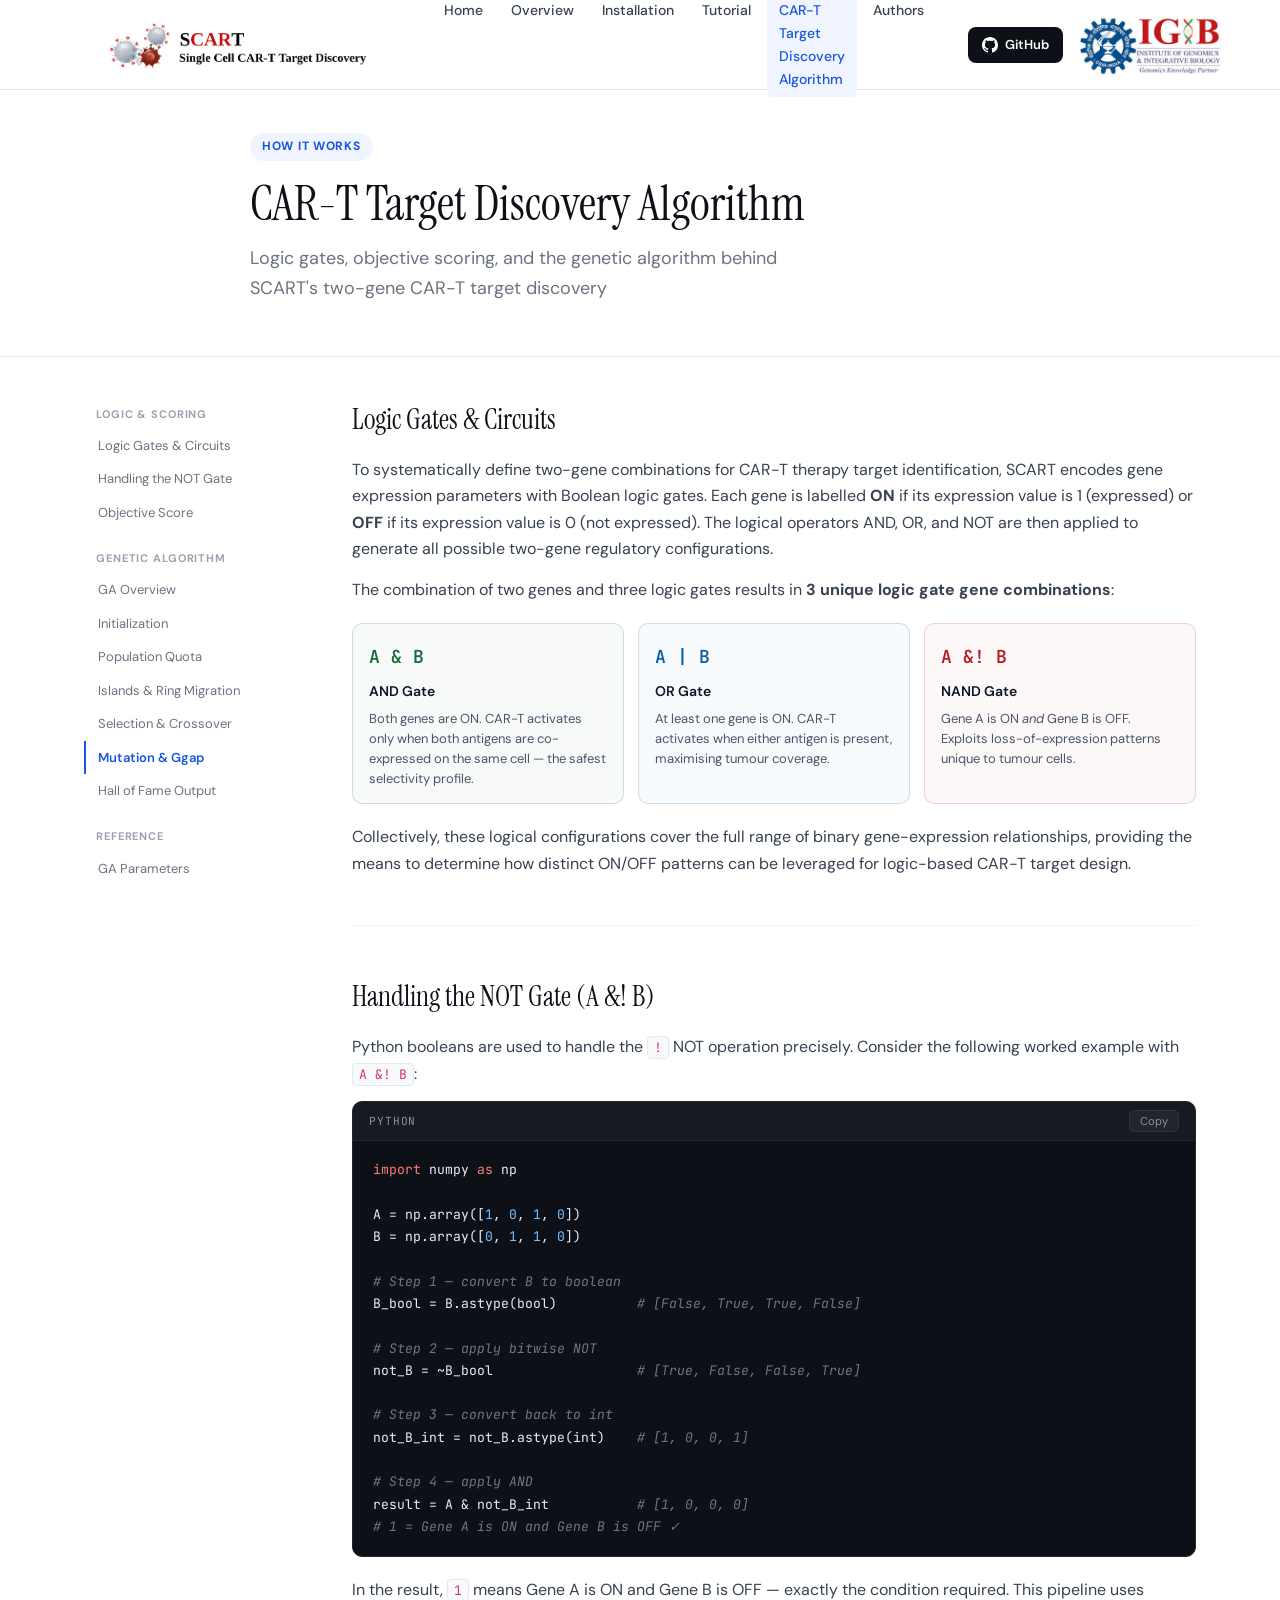
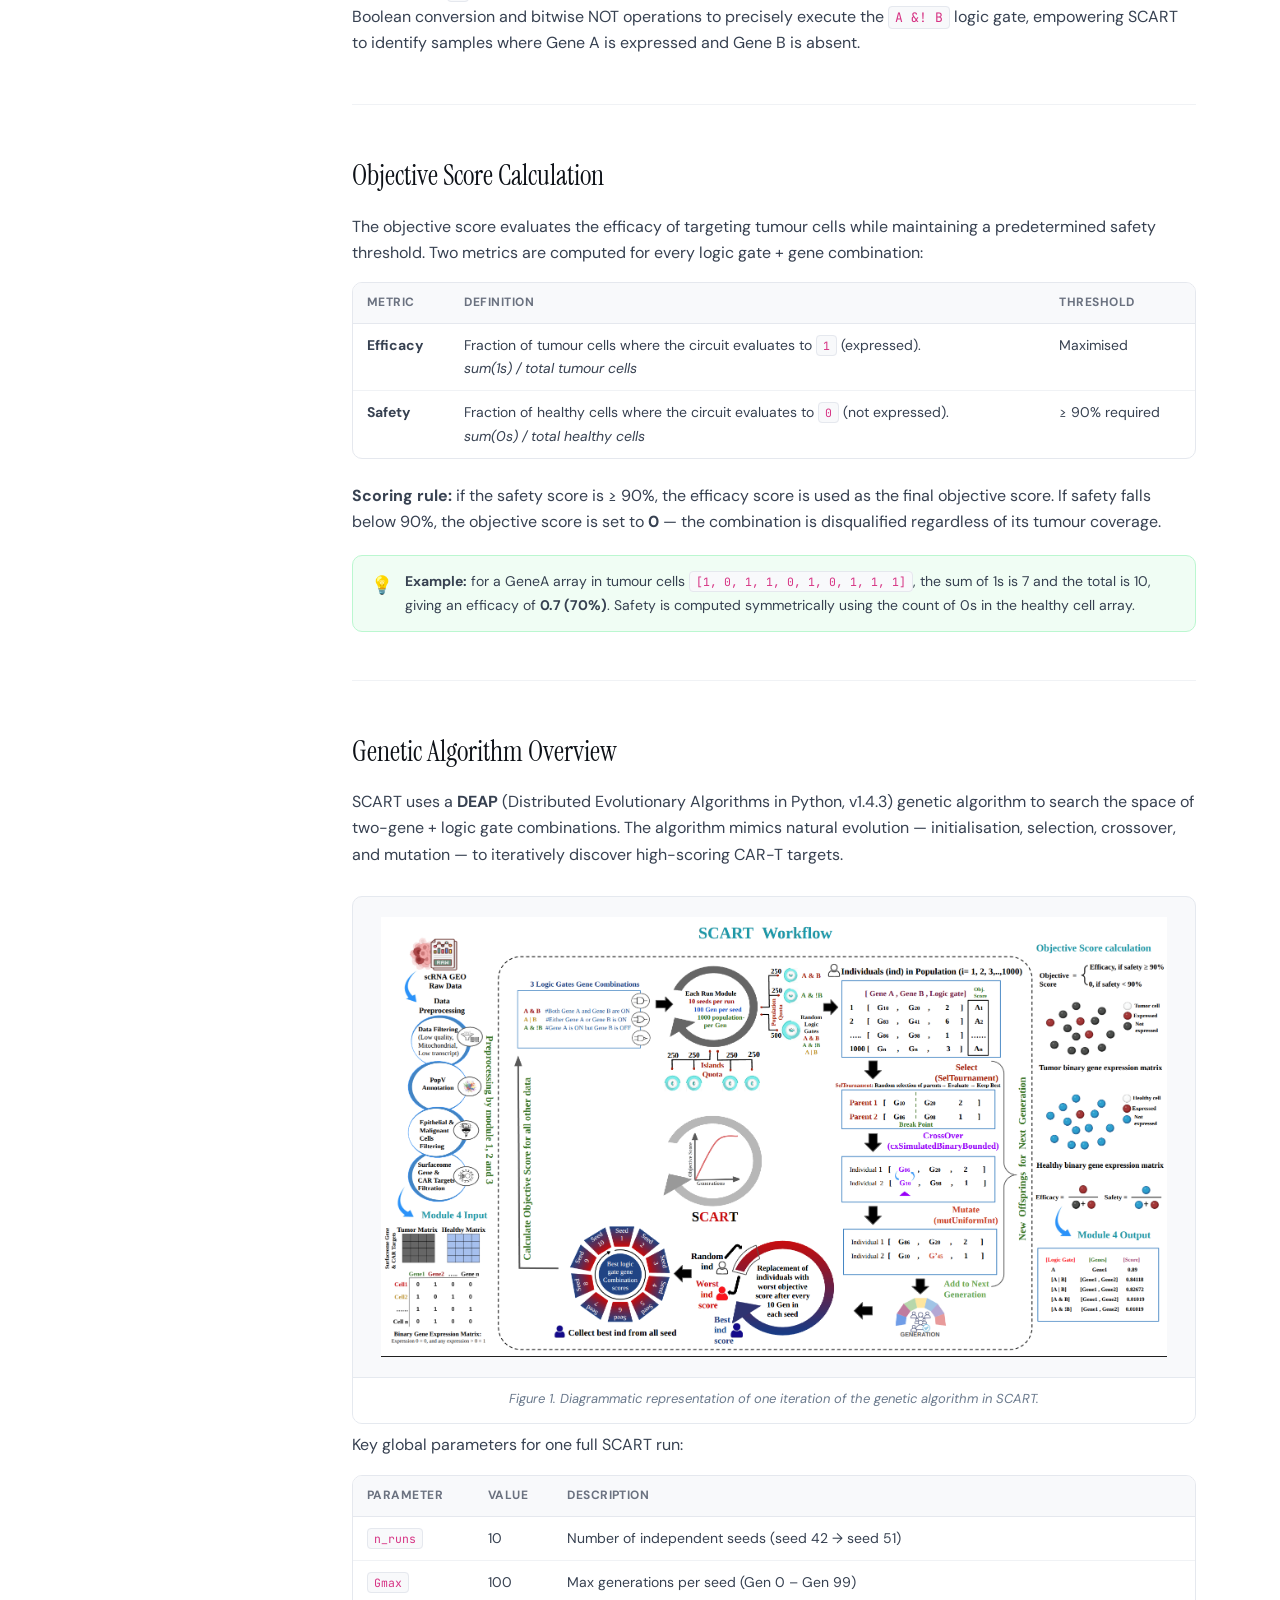
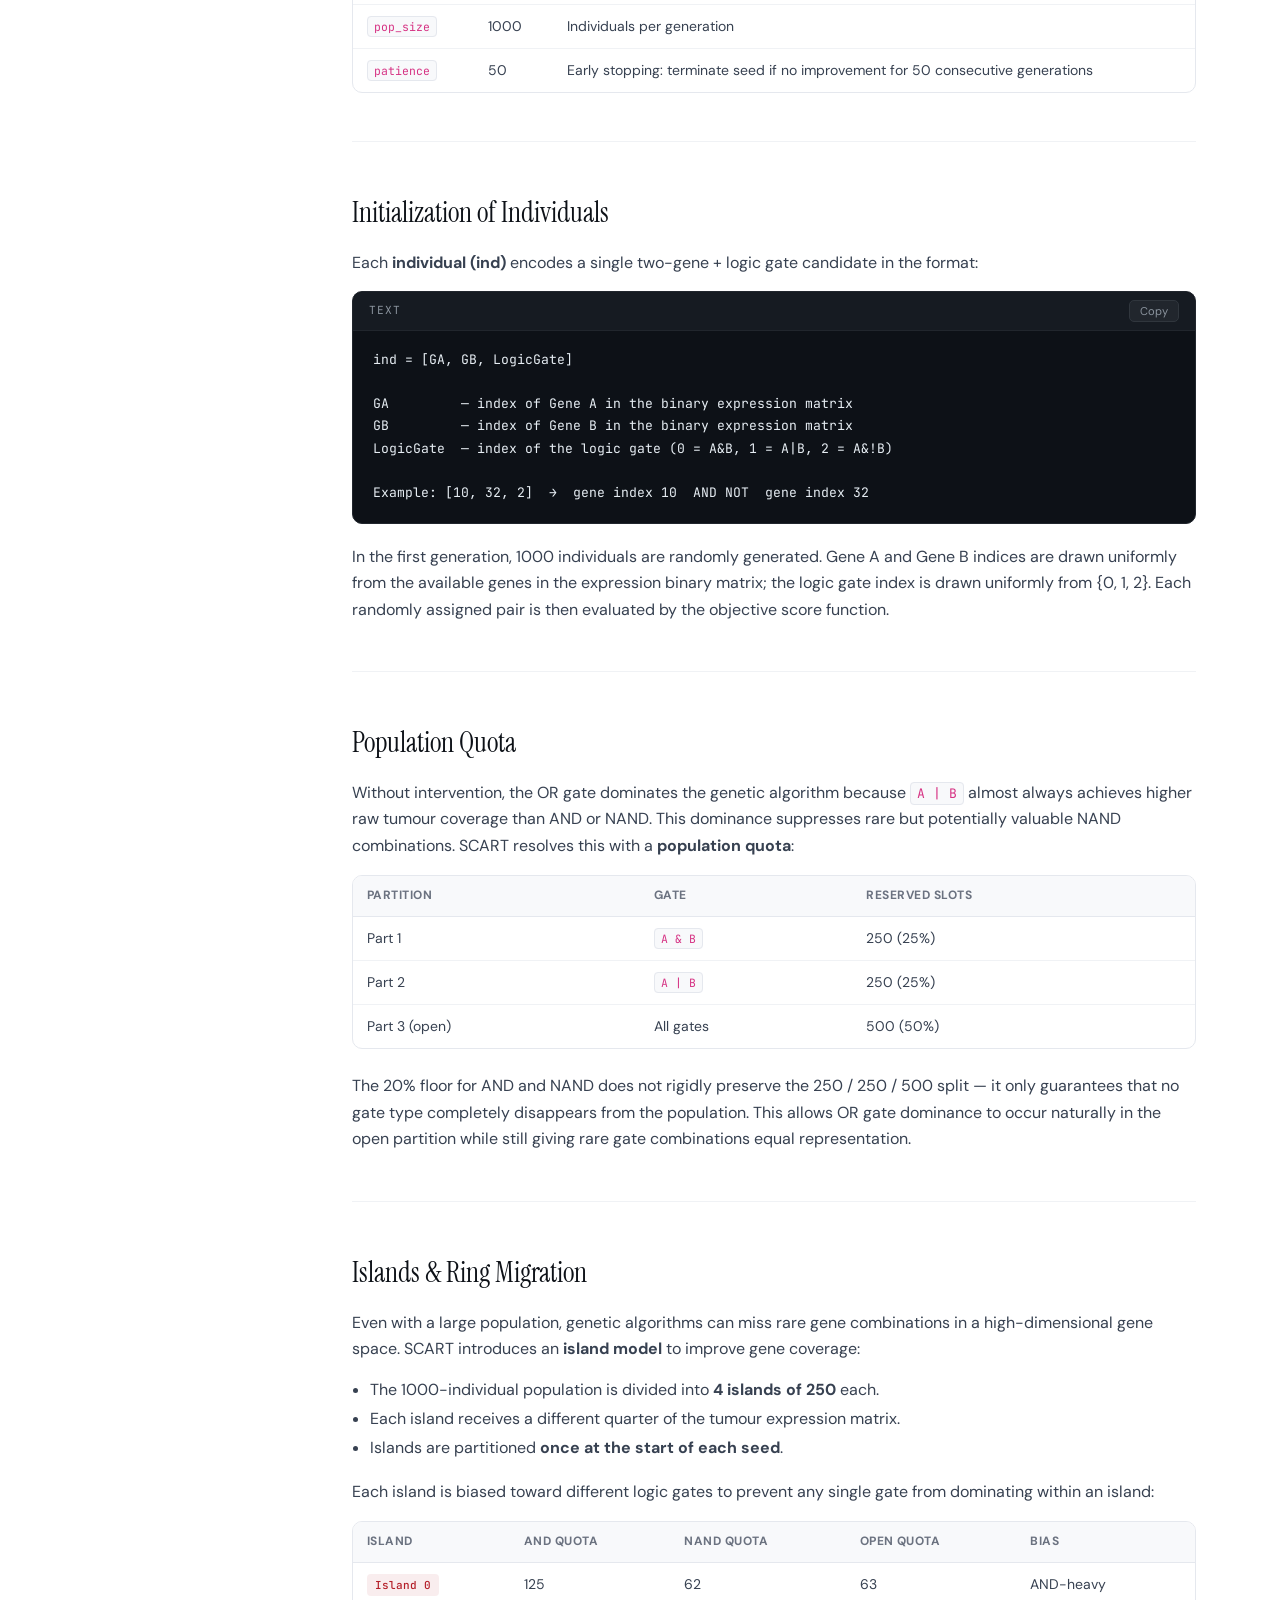
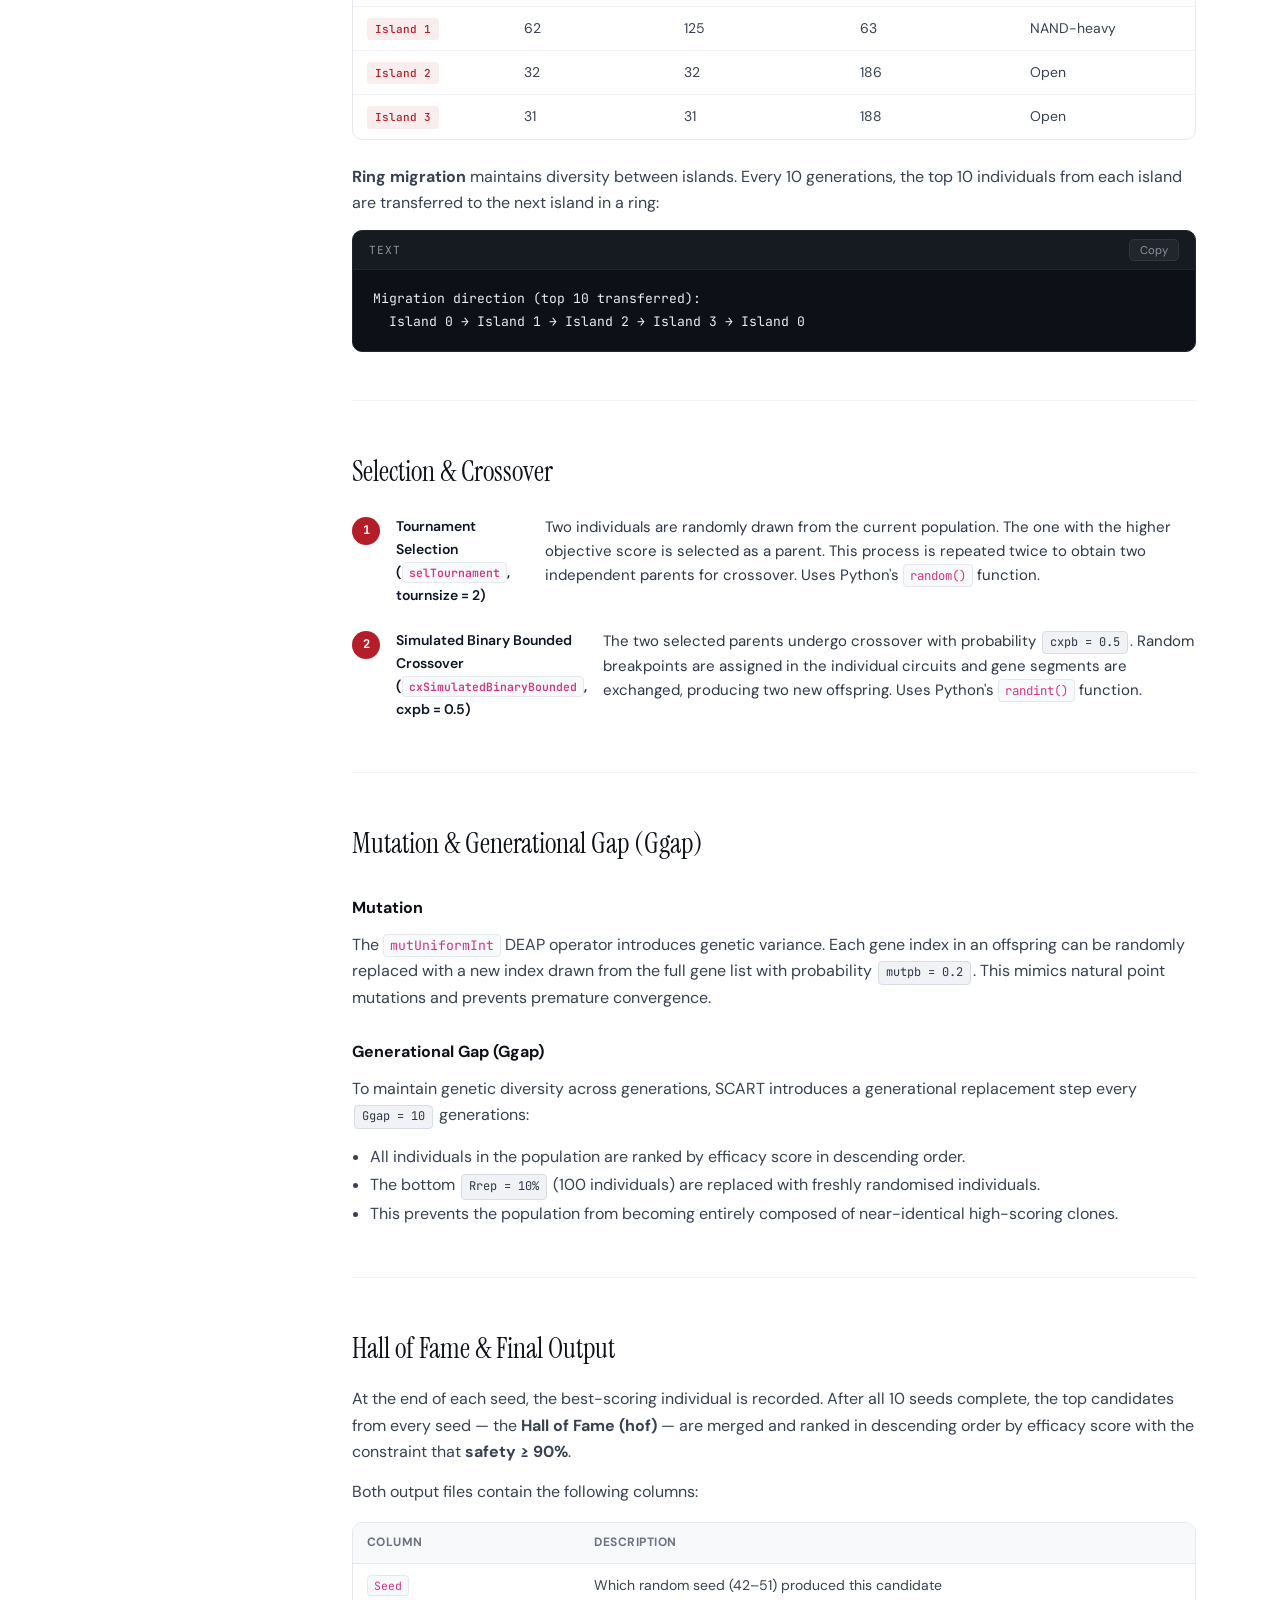
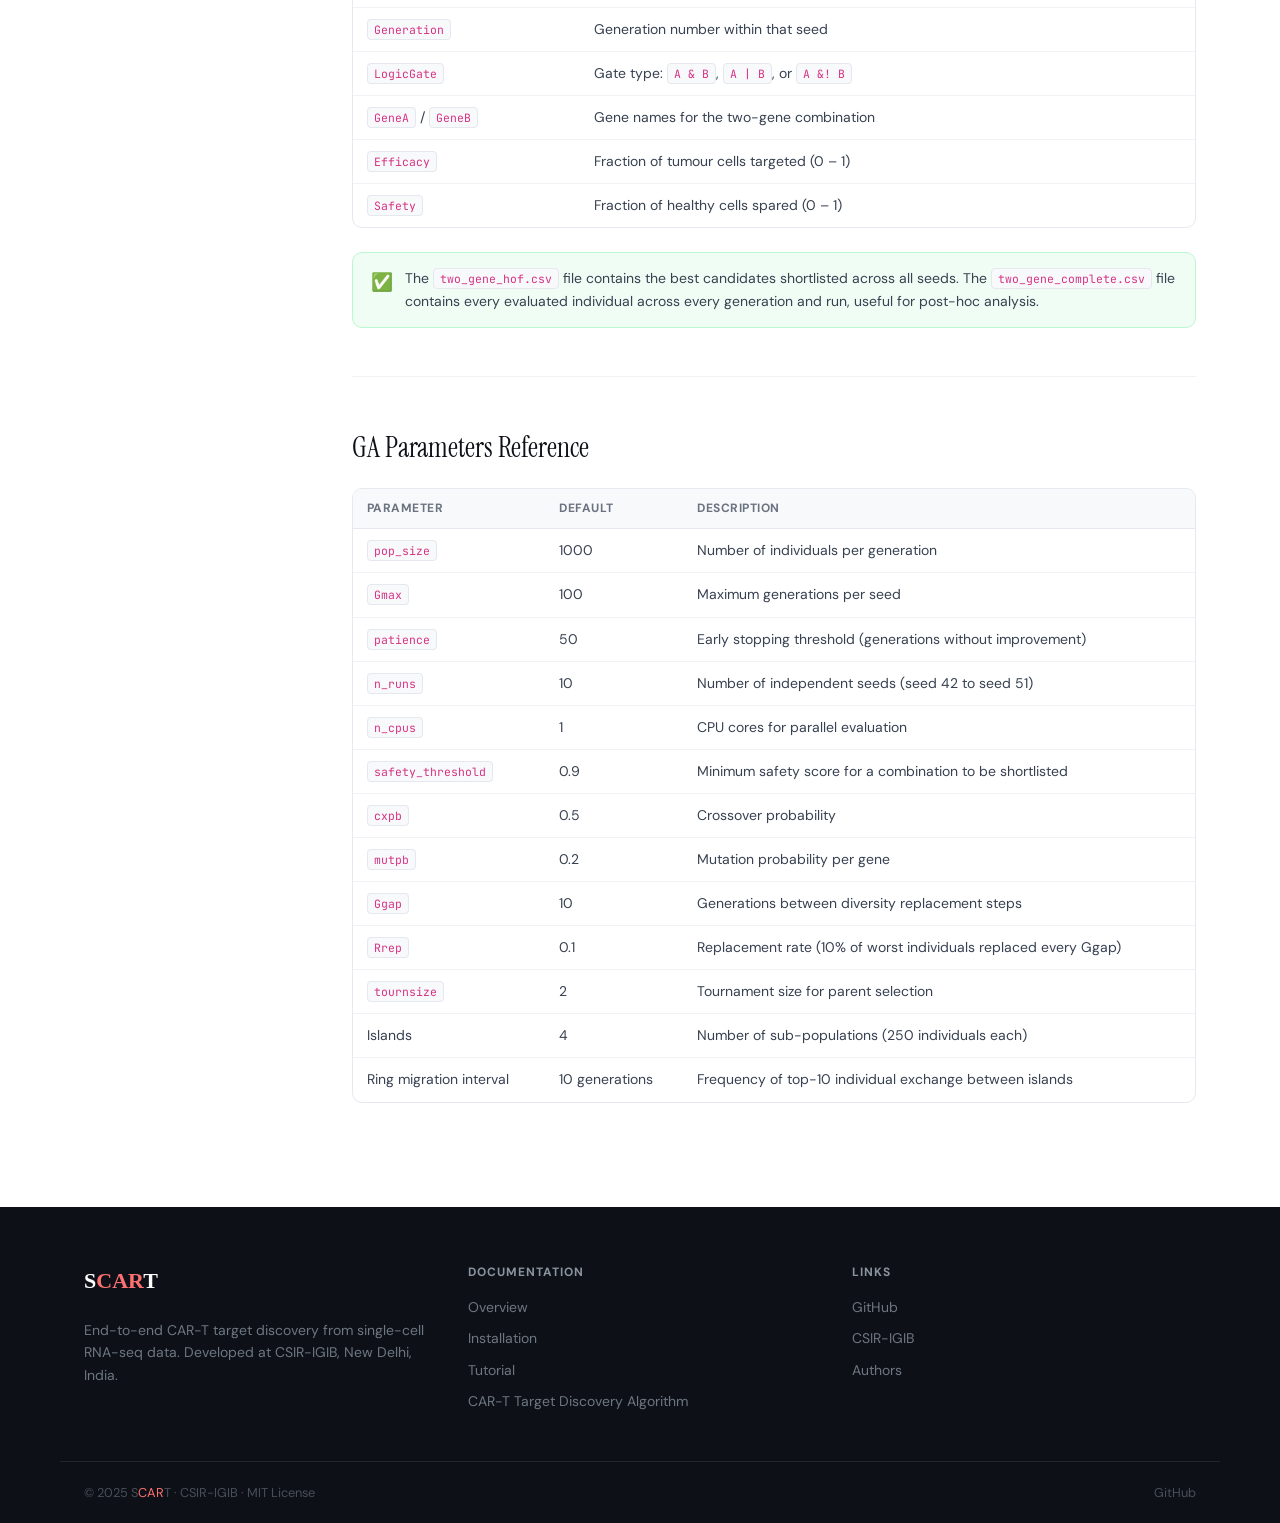
==== docs/pages/algorithm.html @ 52f3b4d1 "Create algorithm.html" ====
<!DOCTYPE html>
<html lang="en">
<head>
<meta charset="UTF-8">
<meta name="viewport" content="width=device-width, initial-scale=1.0">
<title>CAR-T Target Discovery Algorithm — SCART</title>
<link rel="preconnect" href="https://fonts.googleapis.com">
<link rel="preconnect" href="https://fonts.gstatic.com" crossorigin>
<link href="https://fonts.googleapis.com/css2?family=Instrument+Serif:ital@0;1&family=DM+Sans:opsz,wght@9..40,300;9..40,400;9..40,500;9..40,600;9..40,700&family=JetBrains+Mono:wght@400;500&display=swap" rel="stylesheet">
<link rel="stylesheet" href="../css/style.css">
<style>
.nav-logo-text { display: none !important; }
#navbar {
  height: 90px !important;
  min-height: 90px !important;
}
#navbar .nav-inner {
  height: 90px !important;
  padding: 0 36px !important;
  display: flex !important;
  align-items: center !important;
  justify-content: space-between !important;
}
.nav-logo-img-scart {
  height: 62px;
  width: auto;
  object-fit: contain;
  display: block;
}
.nav-logo-img-igib {
  height: 80px;
  width: auto;
  object-fit: contain;
  display: block;
}
.scart-wordmark {
  font-family: Georgia, 'Instrument Serif', serif;
  font-weight: 700;
  letter-spacing: -0.5px;
  line-height: 1;
  color: #0d1526;
}
.scart-wordmark .car { color: #b41e28; }

/* ── Algorithm-page specific styles ── */
.algo-figure {
  margin: 28px 0 8px 0;
  border: 1px solid #e5e9ef;
  border-radius: 10px;
  overflow: hidden;
  background: #f8f9fb;
}
.algo-figure img {
  width: 100%;
  display: block;
  max-height: 480px;
  object-fit: contain;
  padding: 20px;
  box-sizing: border-box;
}
.algo-figure figcaption {
  font-size: 13px;
  color: #6b7a8d;
  font-style: italic;
  text-align: center;
  padding: 10px 20px 14px;
  border-top: 1px solid #e5e9ef;
  background: #fff;
}

/* Gate cards inline */
.gate-inline-grid {
  display: grid;
  grid-template-columns: repeat(3, 1fr);
  gap: 14px;
  margin: 20px 0;
}
.gate-inline-card {
  border: 1px solid #e5e9ef;
  border-radius: 10px;
  padding: 18px 16px 14px;
  background: #fafbfc;
}
.gate-inline-card .gate-sym {
  font-family: 'JetBrains Mono', monospace;
  font-size: 18px;
  font-weight: 600;
  margin-bottom: 8px;
}
.gate-inline-card h4 {
  margin: 0 0 6px;
  font-size: 14px;
  font-weight: 600;
  color: #0d1526;
}
.gate-inline-card p {
  margin: 0;
  font-size: 13px;
  color: #4a5568;
  line-height: 1.55;
}
.gate-and  .gate-sym { color: #1a6b3c; }
.gate-or   .gate-sym { color: #0e5fa3; }
.gate-nand .gate-sym { color: #b41e28; }
.gate-and  { border-color: rgba(26,107,60,.18);  background: rgba(26,107,60,.03); }
.gate-or   { border-color: rgba(14,95,163,.18);  background: rgba(14,95,163,.03); }
.gate-nand { border-color: rgba(180,30,40,.18);  background: rgba(180,30,40,.03); }

/* Island table badge */
.island-badge {
  display: inline-block;
  font-size: 11px;
  font-family: 'JetBrains Mono', monospace;
  padding: 2px 8px;
  border-radius: 4px;
  background: rgba(180,30,40,.08);
  color: #b41e28;
  font-weight: 500;
}

/* Steps list */
.algo-steps {
  list-style: none;
  padding: 0;
  margin: 20px 0;
  counter-reset: step;
}
.algo-steps li {
  counter-increment: step;
  display: flex;
  gap: 16px;
  align-items: flex-start;
  margin-bottom: 18px;
}
.algo-steps li::before {
  content: counter(step);
  flex-shrink: 0;
  width: 28px;
  height: 28px;
  border-radius: 50%;
  background: #b41e28;
  color: #fff;
  font-size: 12px;
  font-weight: 700;
  font-family: 'JetBrains Mono', monospace;
  display: flex;
  align-items: center;
  justify-content: center;
  margin-top: 2px;
}
.algo-steps li p {
  margin: 0;
  font-size: 15px;
  color: #2d3748;
  line-height: 1.6;
}
.algo-steps li strong {
  display: block;
  font-size: 14px;
  font-weight: 600;
  color: #0d1526;
  margin-bottom: 3px;
}

/* Param pill */
.param-pill {
  display: inline-block;
  font-family: 'JetBrains Mono', monospace;
  font-size: 12px;
  background: #f0f2f5;
  border: 1px solid #d8dde5;
  border-radius: 4px;
  padding: 1px 7px;
  color: #2d3748;
  margin: 0 2px;
}

@media (max-width: 640px) {
  .gate-inline-grid { grid-template-columns: 1fr; }
}
</style>
</head>
<body>

<nav id="navbar">
  <div class="nav-inner">
    <a href="../../index.html" class="nav-logo" style="line-height:0;text-decoration:none;flex-shrink:0;">
      <img src="../../SCART/external/scart_logo.png" alt="SCART" class="nav-logo-img-scart"
           onerror="this.outerHTML='<span class=\'scart-wordmark\' style=\'font-size:32px;\'>S<span class=\'car\'>CAR</span>T</span>'">
    </a>

    <ul class="nav-links" style="margin:0 auto;">
      <li><a href="../../index.html">Home</a></li>
      <li><a href="overview.html">Overview</a></li>
      <li><a href="install.html">Installation</a></li>
      <li><a href="tutorial.html">Tutorial</a></li>
      <li><a href="algorithm.html" class="active">CAR-T Target Discovery Algorithm</a></li>
      <li><a href="authors.html">Authors</a></li>
    </ul>

    <div style="display:flex;align-items:center;gap:16px;flex-shrink:0;">
      <a href="https://github.com/csblab23/SCART" class="nav-github" target="_blank">
        <svg width="16" height="16" viewBox="0 0 16 16" fill="currentColor"><path d="M8 0C3.58 0 0 3.58 0 8c0 3.54 2.29 6.53 5.47 7.59.4.07.55-.17.55-.38 0-.19-.01-.82-.01-1.49-2.01.37-2.53-.49-2.69-.94-.09-.23-.48-.94-.82-1.13-.28-.15-.68-.52-.01-.53.63-.01 1.08.58 1.23.82.72 1.21 1.87.87 2.33.66.07-.52.28-.87.51-1.07-1.78-.2-3.64-.89-3.64-3.95 0-.87.31-1.59.82-2.15-.08-.2-.36-1.02.08-2.12 0 0 .67-.21 2.2.82.64-.18 1.32-.27 2-.27.68 0 1.36.09 2 .27 1.53-1.04 2.2-.82 2.2-.82.44 1.1.16 1.92.08 2.12.51.56.82 1.27.82 2.15 0 3.07-1.87 3.75-3.65 3.95.29.25.54.73.54 1.48 0 1.07-.01 1.93-.01 2.2 0 .21.15.46.55.38A8.013 8.013 0 0016 8c0-4.42-3.58-8-8-8z"/></svg>
        GitHub
      </a>
      <img src="../../SCART/external/igib_logo.jpeg" alt="CSIR-IGIB" class="nav-logo-img-igib"
           onerror="this.style.display='none'">
    </div>
  </div>
</nav>

<div class="page-header">
  <div class="page-header-inner">
    <div class="page-header-tag">How It Works</div>
    <h1>CAR-T Target Discovery Algorithm</h1>
    <p>Logic gates, objective scoring, and the genetic algorithm behind SCART's two-gene CAR-T target discovery</p>
  </div>
</div>

<div class="content-layout">
  <aside class="sidebar">
    <ul class="sidebar-nav">
      <li class="sidebar-group">Logic &amp; Scoring</li>
      <li><a href="#logic-gates">Logic Gates &amp; Circuits</a></li>
      <li><a href="#not-gate">Handling the NOT Gate</a></li>
      <li><a href="#objective-score">Objective Score</a></li>
      <li class="sidebar-group">Genetic Algorithm</li>
      <li><a href="#ga-overview">GA Overview</a></li>
      <li><a href="#initialization">Initialization</a></li>
      <li><a href="#population-quota">Population Quota</a></li>
      <li><a href="#islands">Islands &amp; Ring Migration</a></li>
      <li><a href="#selection">Selection &amp; Crossover</a></li>
      <li><a href="#mutation">Mutation &amp; Ggap</a></li>
      <li><a href="#hof">Hall of Fame Output</a></li>
      <li class="sidebar-group">Reference</li>
      <li><a href="#ga-params">GA Parameters</a></li>
    </ul>
  </aside>

  <div class="content-body">

    <!-- ── LOGIC GATES ─────────────────────────────────────────────── -->
    <h2 id="logic-gates">Logic Gates &amp; Circuits</h2>
    <p>To systematically define two-gene combinations for CAR-T therapy target identification, SCART encodes gene expression parameters with Boolean logic gates. Each gene is labelled <strong>ON</strong> if its expression value is 1 (expressed) or <strong>OFF</strong> if its expression value is 0 (not expressed). The logical operators AND, OR, and NOT are then applied to generate all possible two-gene regulatory configurations.</p>

    <p>The combination of two genes and three logic gates results in <strong>3 unique logic gate gene combinations</strong>:</p>

    <div class="gate-inline-grid">
      <div class="gate-inline-card gate-and">
        <div class="gate-sym">A &amp; B</div>
        <h4>AND Gate</h4>
        <p>Both genes are ON. CAR-T activates only when both antigens are co-expressed on the same cell — the safest selectivity profile.</p>
      </div>
      <div class="gate-inline-card gate-or">
        <div class="gate-sym">A | B</div>
        <h4>OR Gate</h4>
        <p>At least one gene is ON. CAR-T activates when either antigen is present, maximising tumour coverage.</p>
      </div>
      <div class="gate-inline-card gate-nand">
        <div class="gate-sym">A &amp;! B</div>
        <h4>NAND Gate</h4>
        <p>Gene A is ON <em>and</em> Gene B is OFF. Exploits loss-of-expression patterns unique to tumour cells.</p>
      </div>
    </div>

    <p>Collectively, these logical configurations cover the full range of binary gene-expression relationships, providing the means to determine how distinct ON/OFF patterns can be leveraged for logic-based CAR-T target design.</p>

    <!-- ── NOT GATE ─────────────────────────────────────────────────── -->
    <h2 id="not-gate">Handling the NOT Gate (A &amp;! B)</h2>
    <p>Python booleans are used to handle the <code>!</code> NOT operation precisely. Consider the following worked example with <code>A &amp;! B</code>:</p>

    <div class="code-wrap">
      <div class="code-header"><span class="code-lang">python</span><button class="copy-btn" onclick="copyCode(this)">Copy</button></div>
      <pre><span class="kw">import</span> numpy <span class="kw">as</span> np

A = np.array([<span class="num">1</span>, <span class="num">0</span>, <span class="num">1</span>, <span class="num">0</span>])
B = np.array([<span class="num">0</span>, <span class="num">1</span>, <span class="num">1</span>, <span class="num">0</span>])

<span class="c"># Step 1 — convert B to boolean</span>
B_bool = B.astype(bool)          <span class="c"># [False, True, True, False]</span>

<span class="c"># Step 2 — apply bitwise NOT</span>
not_B = ~B_bool                  <span class="c"># [True, False, False, True]</span>

<span class="c"># Step 3 — convert back to int</span>
not_B_int = not_B.astype(int)    <span class="c"># [1, 0, 0, 1]</span>

<span class="c"># Step 4 — apply AND</span>
result = A &amp; not_B_int           <span class="c"># [1, 0, 0, 0]</span>
<span class="c"># 1 = Gene A is ON and Gene B is OFF ✓</span></pre>
    </div>

    <p>In the result, <code>1</code> means Gene A is ON and Gene B is OFF — exactly the condition required. This pipeline uses Boolean conversion and bitwise NOT operations to precisely execute the <code>A &amp;! B</code> logic gate, empowering SCART to identify samples where Gene A is expressed and Gene B is absent.</p>

    <!-- ── OBJECTIVE SCORE ──────────────────────────────────────────── -->
    <h2 id="objective-score">Objective Score Calculation</h2>
    <p>The objective score evaluates the efficacy of targeting tumour cells while maintaining a predetermined safety threshold. Two metrics are computed for every logic gate + gene combination:</p>

    <div class="table-wrap">
      <table>
        <thead><tr><th>Metric</th><th>Definition</th><th>Threshold</th></tr></thead>
        <tbody>
          <tr>
            <td><strong>Efficacy</strong></td>
            <td>Fraction of tumour cells where the circuit evaluates to <code>1</code> (expressed). <br><em>sum(1s) / total tumour cells</em></td>
            <td>Maximised</td>
          </tr>
          <tr>
            <td><strong>Safety</strong></td>
            <td>Fraction of healthy cells where the circuit evaluates to <code>0</code> (not expressed). <br><em>sum(0s) / total healthy cells</em></td>
            <td>≥ 90% required</td>
          </tr>
        </tbody>
      </table>
    </div>

    <p><strong>Scoring rule:</strong> if the safety score is ≥ 90%, the efficacy score is used as the final objective score. If safety falls below 90%, the objective score is set to <strong>0</strong> — the combination is disqualified regardless of its tumour coverage.</p>

    <div class="callout callout-tip">
      <span class="callout-icon">💡</span>
      <div><strong>Example:</strong> for a GeneA array in tumour cells <code>[1, 0, 1, 1, 0, 1, 0, 1, 1, 1]</code>, the sum of 1s is 7 and the total is 10, giving an efficacy of <strong>0.7 (70%)</strong>. Safety is computed symmetrically using the count of 0s in the healthy cell array.</div>
    </div>

    <!-- ── GA OVERVIEW ──────────────────────────────────────────────── -->
    <h2 id="ga-overview">Genetic Algorithm Overview</h2>
    <p>SCART uses a <strong>DEAP</strong> (Distributed Evolutionary Algorithms in Python, v1.4.3) genetic algorithm to search the space of two-gene + logic gate combinations. The algorithm mimics natural evolution — initialisation, selection, crossover, and mutation — to iteratively discover high-scoring CAR-T targets.</p>

    <figure class="algo-figure">
      <img src="../../SCART/external/image4.png"
           alt="One iteration of the genetic algorithm in SCART"
           onerror="this.style.display='none'">
      <figcaption>Figure 1. Diagrammatic representation of one iteration of the genetic algorithm in SCART.</figcaption>
    </figure>

    <p>Key global parameters for one full SCART run:</p>

    <div class="table-wrap">
      <table>
        <thead><tr><th>Parameter</th><th>Value</th><th>Description</th></tr></thead>
        <tbody>
          <tr><td><code>n_runs</code></td><td>10</td><td>Number of independent seeds (seed 42 → seed 51)</td></tr>
          <tr><td><code>Gmax</code></td><td>100</td><td>Max generations per seed (Gen 0 – Gen 99)</td></tr>
          <tr><td><code>pop_size</code></td><td>1000</td><td>Individuals per generation</td></tr>
          <tr><td><code>patience</code></td><td>50</td><td>Early stopping: terminate seed if no improvement for 50 consecutive generations</td></tr>
        </tbody>
      </table>
    </div>

    <!-- ── INITIALIZATION ───────────────────────────────────────────── -->
    <h2 id="initialization">Initialization of Individuals</h2>
    <p>Each <strong>individual (ind)</strong> encodes a single two-gene + logic gate candidate in the format:</p>

    <div class="code-wrap">
      <div class="code-header"><span class="code-lang">text</span><button class="copy-btn" onclick="copyCode(this)">Copy</button></div>
      <pre>ind = [GA, GB, LogicGate]

GA         — index of Gene A in the binary expression matrix
GB         — index of Gene B in the binary expression matrix
LogicGate  — index of the logic gate (0 = A&amp;B, 1 = A|B, 2 = A&amp;!B)

Example: [10, 32, 2]  →  gene index 10  AND NOT  gene index 32</pre>
    </div>

    <p>In the first generation, 1000 individuals are randomly generated. Gene A and Gene B indices are drawn uniformly from the available genes in the expression binary matrix; the logic gate index is drawn uniformly from {0, 1, 2}. Each randomly assigned pair is then evaluated by the objective score function.</p>

    <!-- ── POPULATION QUOTA ─────────────────────────────────────────── -->
    <h2 id="population-quota">Population Quota</h2>
    <p>Without intervention, the OR gate dominates the genetic algorithm because <code>A | B</code> almost always achieves higher raw tumour coverage than AND or NAND. This dominance suppresses rare but potentially valuable NAND combinations. SCART resolves this with a <strong>population quota</strong>:</p>

    <div class="table-wrap">
      <table>
        <thead><tr><th>Partition</th><th>Gate</th><th>Reserved slots</th></tr></thead>
        <tbody>
          <tr><td>Part 1</td><td><code>A &amp; B</code></td><td>250 (25%)</td></tr>
          <tr><td>Part 2</td><td><code>A | B</code></td><td>250 (25%)</td></tr>
          <tr><td>Part 3 (open)</td><td>All gates</td><td>500 (50%)</td></tr>
        </tbody>
      </table>
    </div>

    <p>The 20% floor for AND and NAND does not rigidly preserve the 250 / 250 / 500 split — it only guarantees that no gate type completely disappears from the population. This allows OR gate dominance to occur naturally in the open partition while still giving rare gate combinations equal representation.</p>

    <!-- ── ISLANDS ───────────────────────────────────────────────────── -->
    <h2 id="islands">Islands &amp; Ring Migration</h2>
    <p>Even with a large population, genetic algorithms can miss rare gene combinations in a high-dimensional gene space. SCART introduces an <strong>island model</strong> to improve gene coverage:</p>

    <ul style="margin:12px 0 16px 18px;line-height:1.8;">
      <li>The 1000-individual population is divided into <strong>4 islands of 250</strong> each.</li>
      <li>Each island receives a different quarter of the tumour expression matrix.</li>
      <li>Islands are partitioned <strong>once at the start of each seed</strong>.</li>
    </ul>

    <p>Each island is biased toward different logic gates to prevent any single gate from dominating within an island:</p>

    <div class="table-wrap">
      <table>
        <thead><tr><th>Island</th><th>AND quota</th><th>NAND quota</th><th>Open quota</th><th>Bias</th></tr></thead>
        <tbody>
          <tr><td><span class="island-badge">Island 0</span></td><td>125</td><td>62</td><td>63</td><td>AND-heavy</td></tr>
          <tr><td><span class="island-badge">Island 1</span></td><td>62</td><td>125</td><td>63</td><td>NAND-heavy</td></tr>
          <tr><td><span class="island-badge">Island 2</span></td><td>32</td><td>32</td><td>186</td><td>Open</td></tr>
          <tr><td><span class="island-badge">Island 3</span></td><td>31</td><td>31</td><td>188</td><td>Open</td></tr>
        </tbody>
      </table>
    </div>

    <p><strong>Ring migration</strong> maintains diversity between islands. Every 10 generations, the top 10 individuals from each island are transferred to the next island in a ring:</p>

    <div class="code-wrap">
      <div class="code-header"><span class="code-lang">text</span><button class="copy-btn" onclick="copyCode(this)">Copy</button></div>
      <pre>Migration direction (top 10 transferred):
  Island 0 → Island 1 → Island 2 → Island 3 → Island 0</pre>
    </div>

    <!-- ── SELECTION & CROSSOVER ────────────────────────────────────── -->
    <h2 id="selection">Selection &amp; Crossover</h2>

    <ol class="algo-steps">
      <li>
        <strong>Tournament Selection (<code>selTournament</code>, tournsize = 2)</strong>
        <p>Two individuals are randomly drawn from the current population. The one with the higher objective score is selected as a parent. This process is repeated twice to obtain two independent parents for crossover. Uses Python's <code>random()</code> function.</p>
      </li>
      <li>
        <strong>Simulated Binary Bounded Crossover (<code>cxSimulatedBinaryBounded</code>, cxpb = 0.5)</strong>
        <p>The two selected parents undergo crossover with probability <span class="param-pill">cxpb = 0.5</span>. Random breakpoints are assigned in the individual circuits and gene segments are exchanged, producing two new offspring. Uses Python's <code>randint()</code> function.</p>
      </li>
    </ol>

    <!-- ── MUTATION & GGAP ──────────────────────────────────────────── -->
    <h2 id="mutation">Mutation &amp; Generational Gap (Ggap)</h2>

    <h3>Mutation</h3>
    <p>The <code>mutUniformInt</code> DEAP operator introduces genetic variance. Each gene index in an offspring can be randomly replaced with a new index drawn from the full gene list with probability <span class="param-pill">mutpb = 0.2</span>. This mimics natural point mutations and prevents premature convergence.</p>

    <h3>Generational Gap (Ggap)</h3>
    <p>To maintain genetic diversity across generations, SCART introduces a generational replacement step every <span class="param-pill">Ggap = 10</span> generations:</p>

    <ul style="margin:10px 0 10px 18px;line-height:1.8;">
      <li>All individuals in the population are ranked by efficacy score in descending order.</li>
      <li>The bottom <span class="param-pill">Rrep = 10%</span> (100 individuals) are replaced with freshly randomised individuals.</li>
      <li>This prevents the population from becoming entirely composed of near-identical high-scoring clones.</li>
    </ul>

    <!-- ── HALL OF FAME ──────────────────────────────────────────────── -->
    <h2 id="hof">Hall of Fame &amp; Final Output</h2>
    <p>At the end of each seed, the best-scoring individual is recorded. After all 10 seeds complete, the top candidates from every seed — the <strong>Hall of Fame (hof)</strong> — are merged and ranked in descending order by efficacy score with the constraint that <strong>safety ≥ 90%</strong>.</p>

    <p>Both output files contain the following columns:</p>

    <div class="table-wrap">
      <table>
        <thead><tr><th>Column</th><th>Description</th></tr></thead>
        <tbody>
          <tr><td><code>Seed</code></td><td>Which random seed (42–51) produced this candidate</td></tr>
          <tr><td><code>Generation</code></td><td>Generation number within that seed</td></tr>
          <tr><td><code>LogicGate</code></td><td>Gate type: <code>A &amp; B</code>, <code>A | B</code>, or <code>A &amp;! B</code></td></tr>
          <tr><td><code>GeneA</code> / <code>GeneB</code></td><td>Gene names for the two-gene combination</td></tr>
          <tr><td><code>Efficacy</code></td><td>Fraction of tumour cells targeted (0 – 1)</td></tr>
          <tr><td><code>Safety</code></td><td>Fraction of healthy cells spared (0 – 1)</td></tr>
        </tbody>
      </table>
    </div>

    <div class="callout callout-tip">
      <span class="callout-icon">✅</span>
      <div>The <code>two_gene_hof.csv</code> file contains the best candidates shortlisted across all seeds. The <code>two_gene_complete.csv</code> file contains every evaluated individual across every generation and run, useful for post-hoc analysis.</div>
    </div>

    <!-- ── GA PARAMS ─────────────────────────────────────────────────── -->
    <h2 id="ga-params">GA Parameters Reference</h2>
    <div class="table-wrap">
      <table>
        <thead><tr><th>Parameter</th><th>Default</th><th>Description</th></tr></thead>
        <tbody>
          <tr><td><code>pop_size</code></td><td>1000</td><td>Number of individuals per generation</td></tr>
          <tr><td><code>Gmax</code></td><td>100</td><td>Maximum generations per seed</td></tr>
          <tr><td><code>patience</code></td><td>50</td><td>Early stopping threshold (generations without improvement)</td></tr>
          <tr><td><code>n_runs</code></td><td>10</td><td>Number of independent seeds (seed 42 to seed 51)</td></tr>
          <tr><td><code>n_cpus</code></td><td>1</td><td>CPU cores for parallel evaluation</td></tr>
          <tr><td><code>safety_threshold</code></td><td>0.9</td><td>Minimum safety score for a combination to be shortlisted</td></tr>
          <tr><td><code>cxpb</code></td><td>0.5</td><td>Crossover probability</td></tr>
          <tr><td><code>mutpb</code></td><td>0.2</td><td>Mutation probability per gene</td></tr>
          <tr><td><code>Ggap</code></td><td>10</td><td>Generations between diversity replacement steps</td></tr>
          <tr><td><code>Rrep</code></td><td>0.1</td><td>Replacement rate (10% of worst individuals replaced every Ggap)</td></tr>
          <tr><td><code>tournsize</code></td><td>2</td><td>Tournament size for parent selection</td></tr>
          <tr><td>Islands</td><td>4</td><td>Number of sub-populations (250 individuals each)</td></tr>
          <tr><td>Ring migration interval</td><td>10 generations</td><td>Frequency of top-10 individual exchange between islands</td></tr>
        </tbody>
      </table>
    </div>

  </div>
</div>

<footer>
  <div class="footer-inner">
    <div class="footer-brand">
      <a href="../../index.html" style="margin-bottom:10px;display:inline-block;text-decoration:none;">
        <span style="font-family:Georgia,serif;font-size:22px;font-weight:700;color:white;">S<span style="color:#ff7070;">CAR</span>T</span>
      </a>
      <p>End-to-end CAR-T target discovery from single-cell RNA-seq data. Developed at CSIR-IGIB, New Delhi, India.</p>
    </div>
    <div class="footer-col">
      <h5>Documentation</h5>
      <a href="overview.html">Overview</a>
      <a href="install.html">Installation</a>
      <a href="tutorial.html">Tutorial</a>
      <a href="algorithm.html">CAR-T Target Discovery Algorithm</a>
    </div>
    <div class="footer-col">
      <h5>Links</h5>
      <a href="https://github.com/csblab23/SCART" target="_blank">GitHub</a>
      <a href="https://www.igib.res.in" target="_blank">CSIR-IGIB</a>
      <a href="authors.html">Authors</a>
    </div>
  </div>
  <div class="footer-bottom">
    <span>© 2025 S<span style="color:#ff7070;">CAR</span>T · CSIR-IGIB · MIT License</span>
    <a href="https://github.com/csblab23/SCART" target="_blank">GitHub</a>
  </div>
</footer>

<script src="../js/main.js"></script>
</body>
</html>
---- docs/css/style.css ----
/* ═══════════════════════════════════════════════════════════════
   SCART — Design System
   Fonts: Instrument Serif (display) + DM Sans (body) + JetBrains Mono
   Theme: Clean white, deep navy, science-blue accent
═══════════════════════════════════════════════════════════════ */

:root {
  --bg:           #ffffff;
  --bg-subtle:    #f8f9fb;
  --bg-card:      #ffffff;
  --border:       #e5e8ee;
  --border-light: #f0f2f5;

  --text:         #0d1117;
  --text-body:    #374151;
  --text-muted:   #6b7280;
  --text-faint:   #9ca3af;

  --accent:       #1a56db;
  --accent-light: #eff4ff;
  --accent-hover: #1345b8;
  --accent-rgb:   26, 86, 219;

  --green:        #0e9f6e;
  --green-light:  #f0fdf4;
  --amber:        #d97706;
  --amber-light:  #fffbeb;
  --red:          #e02424;

  --code-bg:      #0d1117;
  --code-text:    #e6edf3;

  --nav-h:        60px;
  --radius:       10px;
  --radius-lg:    16px;
  --shadow-sm:    0 1px 3px rgba(0,0,0,.06), 0 1px 2px rgba(0,0,0,.04);
  --shadow-md:    0 4px 16px rgba(0,0,0,.08), 0 2px 6px rgba(0,0,0,.05);
  --shadow-lg:    0 20px 48px rgba(0,0,0,.10), 0 6px 16px rgba(0,0,0,.06);

  --font-serif:   'Instrument Serif', Georgia, serif;
  --font-sans:    'DM Sans', system-ui, sans-serif;
  --font-mono:    'JetBrains Mono', 'Fira Code', monospace;
}

/* ── Reset ─────────────────────────────────────────────────────── */
*, *::before, *::after { box-sizing: border-box; margin: 0; padding: 0; }
html { scroll-behavior: smooth; font-size: 16px; }
body {
  font-family: var(--font-sans);
  background: var(--bg);
  color: var(--text-body);
  line-height: 1.65;
  -webkit-font-smoothing: antialiased;
}
a { color: var(--accent); text-decoration: none; }
a:hover { text-decoration: underline; }
img { max-width: 100%; display: block; }

/* ── Navigation ────────────────────────────────────────────────── */
#navbar {
  position: fixed; top: 0; left: 0; right: 0; z-index: 100;
  height: var(--nav-h);
  background: rgba(255,255,255,0.92);
  backdrop-filter: blur(12px);
  -webkit-backdrop-filter: blur(12px);
  border-bottom: 1px solid var(--border);
  transition: box-shadow .2s;
}
#navbar.scrolled { box-shadow: var(--shadow-sm); }
.nav-inner {
  max-width: 1160px; margin: 0 auto;
  height: 100%; padding: 0 24px;
  display: flex; align-items: center; gap: 32px;
}
.nav-logo {
  display: flex; align-items: center; gap: 10px;
  text-decoration: none; flex-shrink: 0;
}
.nav-logo-img {
  height: 30px; width: auto; border-radius: 4px; object-fit: contain;
}
.nav-logo-text {
  font-family: var(--font-serif);
  font-size: 1.35rem; color: var(--text); letter-spacing: -.01em;
}
.nav-logo-text span { color: var(--accent); }
.nav-links {
  display: flex; list-style: none; gap: 4px;
}
.nav-links a {
  display: block; padding: 6px 12px; border-radius: 6px;
  font-size: .875rem; font-weight: 500;
  color: var(--text-body); text-decoration: none;
  transition: background .15s, color .15s;
}
.nav-links a:hover { background: var(--bg-subtle); color: var(--text); }
.nav-links a.active { color: var(--accent); background: var(--accent-light); }
.nav-spacer { flex: 1; }
.nav-github {
  display: flex; align-items: center; gap: 7px;
  padding: 7px 14px; border-radius: 8px;
  background: var(--text); color: #fff;
  font-size: .8125rem; font-weight: 600; text-decoration: none;
  transition: background .15s, transform .15s;
}
.nav-github:hover { background: #1a2332; transform: translateY(-1px); text-decoration: none; }

/* ── Page Header (inner pages) ─────────────────────────────────── */
.page-header {
  margin-top: var(--nav-h);
  padding: 72px 24px 52px;
  background: var(--bg);
  border-bottom: 1px solid var(--border);
}
.page-header-inner { max-width: 780px; margin: 0 auto; }
.page-header-tag {
  display: inline-block; margin-bottom: 14px;
  padding: 4px 12px; border-radius: 20px;
  background: var(--accent-light); color: var(--accent);
  font-size: .75rem; font-weight: 700; letter-spacing: .06em; text-transform: uppercase;
}
.page-header h1 {
  font-family: var(--font-serif);
  font-size: clamp(2rem, 4vw, 3rem);
  color: var(--text); line-height: 1.2; font-weight: 400;
  margin-bottom: 12px;
}
.page-header p {
  font-size: 1.125rem; color: var(--text-muted); max-width: 560px;
}

/* ── Content Layout (sidebar + body) ──────────────────────────── */
.content-layout {
  max-width: 1160px; margin: 0 auto;
  padding: 0 24px 80px;
  display: grid;
  grid-template-columns: 220px 1fr;
  gap: 48px;
  align-items: start;
}

/* ── Sidebar ───────────────────────────────────────────────────── */
.sidebar {
  position: sticky; top: calc(var(--nav-h) + 24px);
  padding-top: 40px;
}
.sidebar-nav { list-style: none; }
.sidebar-nav li a {
  display: block; padding: 6px 12px;
  font-size: .8125rem; color: var(--text-muted);
  border-left: 2px solid transparent;
  text-decoration: none; border-radius: 0 4px 4px 0;
  transition: color .15s, border-color .15s, background .15s;
}
.sidebar-nav li a:hover { color: var(--accent); border-color: var(--accent); background: var(--accent-light); }
.sidebar-nav li a.active { color: var(--accent); border-color: var(--accent); font-weight: 600; }
.sidebar-group {
  padding: 20px 12px 6px;
  font-size: .6875rem; font-weight: 700;
  letter-spacing: .08em; text-transform: uppercase; color: var(--text-faint);
}
.sidebar-group:first-child { padding-top: 8px; }

/* ── Content Body ──────────────────────────────────────────────── */
.content-body { padding-top: 40px; min-width: 0; }
.content-body h2 {
  font-family: var(--font-serif);
  font-size: 1.75rem; font-weight: 400;
  color: var(--text); margin: 48px 0 14px;
  padding-top: 48px; border-top: 1px solid var(--border-light);
  scroll-margin-top: calc(var(--nav-h) + 16px);
}
.content-body h2:first-child { margin-top: 0; padding-top: 0; border-top: none; }
.content-body h3 {
  font-size: 1rem; font-weight: 700;
  color: var(--text); margin: 28px 0 10px;
}
.content-body p { margin-bottom: 14px; color: var(--text-body); }
.content-body a { color: var(--accent); }

/* ── Callouts ──────────────────────────────────────────────────── */
.callout {
  display: flex; gap: 12px; align-items: flex-start;
  padding: 14px 18px; border-radius: var(--radius);
  margin: 20px 0; font-size: .875rem;
}
.callout-icon { font-size: 1.1rem; flex-shrink: 0; margin-top: 1px; }
.callout-info  { background: #eff6ff; border: 1px solid #bfdbfe; }
.callout-tip   { background: #f0fdf4; border: 1px solid #bbf7d0; }
.callout-warn  { background: #fffbeb; border: 1px solid #fde68a; }

/* ── Tables ────────────────────────────────────────────────────── */
.table-wrap { overflow-x: auto; margin: 16px 0 24px; border-radius: var(--radius); border: 1px solid var(--border); }
table { width: 100%; border-collapse: collapse; font-size: .875rem; }
thead tr { background: var(--bg-subtle); }
th {
  padding: 10px 14px; text-align: left;
  font-size: .75rem; font-weight: 700;
  letter-spacing: .04em; text-transform: uppercase; color: var(--text-muted);
  border-bottom: 1px solid var(--border);
}
td {
  padding: 10px 14px; color: var(--text-body);
  border-bottom: 1px solid var(--border-light); vertical-align: top;
}
tr:last-child td { border-bottom: none; }
tbody tr:hover { background: var(--bg-subtle); }

/* ── Code Blocks ───────────────────────────────────────────────── */
.code-wrap {
  margin: 14px 0 20px;
  border-radius: var(--radius);
  overflow: hidden;
  border: 1px solid #21262d;
  background: var(--code-bg);
}
.code-header {
  display: flex; justify-content: space-between; align-items: center;
  padding: 8px 16px;
  background: #161b22;
  border-bottom: 1px solid #21262d;
}
.code-lang {
  font-family: var(--font-mono);
  font-size: .7rem; color: #8b949e;
  text-transform: uppercase; letter-spacing: .08em;
}
.copy-btn {
  padding: 3px 10px; border-radius: 5px; border: 1px solid #30363d;
  background: #21262d; color: #8b949e;
  font-size: .7rem; font-family: var(--font-sans); cursor: pointer;
  transition: background .15s, color .15s;
}
.copy-btn:hover { background: #30363d; color: #e6edf3; }
.copy-btn.copied { color: #3fb950; border-color: #3fb950; }
pre {
  padding: 18px 20px; overflow-x: auto;
  font-family: var(--font-mono);
  font-size: .82rem; line-height: 1.7;
  color: var(--code-text);
}
code {
  font-family: var(--font-mono); font-size: .82em;
  background: var(--bg-subtle);
  color: #d63384; padding: 2px 6px; border-radius: 4px;
  border: 1px solid var(--border);
}
pre code { background: none; color: inherit; padding: 0; border: none; font-size: inherit; }

/* Syntax tokens */
pre .kw  { color: #ff7b72; }
pre .fn  { color: #d2a8ff; }
pre .str { color: #a5d6ff; }
pre .num { color: #79c0ff; }
pre .c   { color: #6e7681; font-style: italic; }

/* ── SBATCH box ────────────────────────────────────────────────── */
.sbatch-box {
  border-radius: var(--radius);
  overflow: hidden;
  border: 1px solid #21262d;
  margin: 14px 0 20px;
}
.sbatch-box pre {
  background: var(--code-bg);
  max-height: 520px;
  overflow-y: auto;
}

/* ── Footer ────────────────────────────────────────────────────── */
footer {
  background: #0d1117;
  color: #8b949e;
  margin-top: 0;
}
.footer-inner {
  max-width: 1160px; margin: 0 auto;
  padding: 56px 24px 40px;
  display: grid;
  grid-template-columns: 1fr 1fr 1fr;
  gap: 40px;
}
.footer-brand p { font-size: .875rem; line-height: 1.6; color: #6e7681; margin-top: 10px; }
.footer-col h5 {
  font-size: .75rem; font-weight: 700;
  letter-spacing: .08em; text-transform: uppercase;
  color: #8b949e; margin-bottom: 14px;
}
.footer-col a {
  display: block; color: #6e7681; font-size: .875rem;
  text-decoration: none; margin-bottom: 8px;
  transition: color .15s;
}
.footer-col a:hover { color: #e6edf3; }
.footer-bottom {
  max-width: 1160px; margin: 0 auto;
  padding: 20px 24px;
  border-top: 1px solid #21262d;
  display: flex; justify-content: space-between; align-items: center;
  font-size: .8rem; color: #484f58;
}
.footer-bottom a { color: #484f58; }
.footer-bottom a:hover { color: #8b949e; text-decoration: none; }

/* ══════════════════════════════════════════════════════════════════
   HOME PAGE STYLES
══════════════════════════════════════════════════════════════════ */

/* ── Hero ──────────────────────────────────────────────────────── */
.hero {
  min-height: 100vh;
  padding: calc(var(--nav-h) + 80px) 24px 80px;
  display: flex; align-items: center;
  background: #fff;
  position: relative;
  overflow: hidden;
}
.hero::before {
  content: '';
  position: absolute; inset: 0;
  background:
    radial-gradient(ellipse 60% 50% at 70% 40%, rgba(26,86,219,.06) 0%, transparent 70%),
    radial-gradient(ellipse 40% 60% at 10% 80%, rgba(14,159,110,.04) 0%, transparent 60%);
  pointer-events: none;
}
/* grid removed — hero::after deliberately omitted */
.hero-inner {
  max-width: 1160px; margin: 0 auto; width: 100%;
  position: relative; z-index: 1;
  display: grid; grid-template-columns: 1fr 1fr; gap: 64px; align-items: center;
}
.hero-badge {
  display: inline-flex; align-items: center; gap: 8px;
  padding: 6px 14px; border-radius: 20px;
  background: var(--accent-light); border: 1px solid rgba(26,86,219,.2);
  color: var(--accent); font-size: .75rem; font-weight: 700;
  letter-spacing: .05em; text-transform: uppercase;
  margin-bottom: 24px;
}
.hero-badge-dot {
  width: 6px; height: 6px; border-radius: 50%;
  background: var(--accent);
  animation: pulse 2s ease-in-out infinite;
}
@keyframes pulse {
  0%, 100% { opacity: 1; transform: scale(1); }
  50%       { opacity: .5; transform: scale(.8); }
}
.hero h1 {
  font-family: var(--font-serif);
  font-size: clamp(2.8rem, 5vw, 4.2rem);
  color: var(--text);
  line-height: 1.1; font-weight: 400;
  letter-spacing: -.02em;
  margin-bottom: 10px;
}
.hero h1 em {
  font-style: italic; color: var(--accent);
}
.hero-sub {
  font-size: 1.125rem; color: var(--text-muted);
  margin-bottom: 8px; line-height: 1.5;
}
.hero-institution {
  font-size: .8125rem; color: var(--text-faint);
  margin-bottom: 36px; font-weight: 500;
}
.hero-ctas {
  display: flex; gap: 12px; flex-wrap: wrap;
}
.btn-primary {
  display: inline-flex; align-items: center; gap: 8px;
  padding: 12px 24px; border-radius: 9px;
  background: var(--accent); color: #fff;
  font-size: .9375rem; font-weight: 600; text-decoration: none;
  transition: background .15s, transform .15s, box-shadow .15s;
  box-shadow: 0 2px 8px rgba(var(--accent-rgb), .3);
}
.btn-primary:hover {
  background: var(--accent-hover); transform: translateY(-2px);
  box-shadow: 0 6px 20px rgba(var(--accent-rgb), .35);
  text-decoration: none; color: #fff;
}
.btn-secondary {
  display: inline-flex; align-items: center; gap: 8px;
  padding: 12px 24px; border-radius: 9px;
  background: #fff; color: var(--text);
  border: 1.5px solid var(--border);
  font-size: .9375rem; font-weight: 600; text-decoration: none;
  transition: border-color .15s, transform .15s, box-shadow .15s;
}
.btn-secondary:hover {
  border-color: var(--accent); color: var(--accent);
  transform: translateY(-2px); box-shadow: var(--shadow-sm);
  text-decoration: none;
}

/* Hero code card */
.hero-code {
  background: var(--code-bg);
  border: 1px solid #21262d;
  border-radius: var(--radius-lg);
  overflow: hidden;
  box-shadow: var(--shadow-lg);
}
.hero-code-tabs {
  display: flex; gap: 0;
  background: #161b22; border-bottom: 1px solid #21262d;
  padding: 0 16px;
}
.hero-code-tab {
  padding: 10px 16px; font-size: .78rem; font-weight: 600;
  font-family: var(--font-mono);
  color: #6e7681; cursor: pointer;
  border-bottom: 2px solid transparent;
  transition: color .15s, border-color .15s;
}
.hero-code-tab.active { color: #e6edf3; border-color: var(--accent); }
.hero-code-body { padding: 0; }
.hero-code-body pre {
  padding: 22px 24px; font-size: .79rem; line-height: 1.75;
  max-height: 340px; overflow-y: auto;
}

/* ── Stats row ────────────────────────────────────────────────── */
.stats-row {
  background: var(--bg-subtle);
  border-top: 1px solid var(--border); border-bottom: 1px solid var(--border);
  padding: 32px 24px;
}
.stats-inner {
  max-width: 1160px; margin: 0 auto;
  display: grid; grid-template-columns: repeat(4, 1fr); gap: 0;
}
.stat-item {
  text-align: center; padding: 16px 8px;
  border-right: 1px solid var(--border);
}
.stat-item:last-child { border-right: none; }
.stat-value {
  font-family: var(--font-serif);
  font-size: 2.25rem; color: var(--text); font-weight: 400;
  line-height: 1;
}
.stat-label {
  font-size: .8125rem; color: var(--text-muted);
  margin-top: 4px; font-weight: 500;
}

/* ── Section generic ───────────────────────────────────────────── */
.section {
  padding: 96px 24px;
}
.section-inner { max-width: 1160px; margin: 0 auto; }
.section-label {
  font-size: .7rem; font-weight: 700;
  letter-spacing: .12em; text-transform: uppercase;
  color: var(--accent); margin-bottom: 10px;
}
.section-title {
  font-family: var(--font-serif);
  font-size: clamp(1.8rem, 3.5vw, 2.75rem);
  color: var(--text); font-weight: 400;
  line-height: 1.15; margin-bottom: 16px;
}
.section-desc {
  font-size: 1.0625rem; color: var(--text-muted);
  max-width: 560px; line-height: 1.6;
}
.section-alt { background: var(--bg-subtle); }

/* ── Pipeline steps ─────────────────────────────────────────────── */
.pipeline-grid {
  display: grid;
  grid-template-columns: repeat(5, 1fr);
  gap: 0;
  margin-top: 52px;
  border: 1px solid var(--border);
  border-radius: var(--radius-lg);
  overflow: hidden;
}
.pipeline-step {
  padding: 28px 20px 24px;
  border-right: 1px solid var(--border);
  background: #fff;
  position: relative;
  transition: background .2s;
}
.pipeline-step:last-child { border-right: none; }
.pipeline-step:hover { background: var(--accent-light); }
.pipeline-step-num {
  font-family: var(--font-mono); font-size: .7rem; font-weight: 700;
  color: var(--accent); letter-spacing: .08em;
  margin-bottom: 12px; text-transform: uppercase;
}
.pipeline-step-icon {
  width: 40px; height: 40px;
  background: var(--accent-light);
  border-radius: 10px;
  display: flex; align-items: center; justify-content: center;
  font-size: 1.25rem;
  margin-bottom: 14px;
}
.pipeline-step h4 {
  font-size: .9rem; font-weight: 700; color: var(--text);
  margin-bottom: 6px; line-height: 1.3;
}
.pipeline-step p {
  font-size: .8rem; color: var(--text-muted); line-height: 1.5; margin: 0;
}
.pipeline-step-badge {
  display: inline-block; margin-top: 12px;
  padding: 2px 8px; border-radius: 4px;
  background: #f0f2f5; color: var(--text-faint);
  font-family: var(--font-mono); font-size: .65rem;
}

/* ── Feature cards ──────────────────────────────────────────────── */
.features-grid {
  display: grid; grid-template-columns: repeat(3, 1fr);
  gap: 20px; margin-top: 48px;
}
.feature-card {
  padding: 28px; border-radius: var(--radius-lg);
  border: 1.5px solid var(--border);
  background: #fff;
  transition: border-color .2s, transform .2s, box-shadow .2s;
}
.feature-card:hover {
  border-color: var(--accent);
  transform: translateY(-3px);
  box-shadow: var(--shadow-md);
}
.feature-icon {
  width: 44px; height: 44px; border-radius: 12px;
  background: var(--accent-light);
  display: flex; align-items: center; justify-content: center;
  font-size: 1.3rem; margin-bottom: 16px;
}
.feature-card h3 { font-size: .9375rem; font-weight: 700; color: var(--text); margin-bottom: 6px; }
.feature-card p  { font-size: .875rem; color: var(--text-muted); line-height: 1.55; margin: 0; }

/* ── Logic gates ────────────────────────────────────────────────── */
.logic-gate-grid {
  display: grid; grid-template-columns: repeat(3, 1fr);
  gap: 20px; margin-top: 48px;
}
.logic-gate-card {
  padding: 28px; border-radius: var(--radius-lg);
  border: 1.5px solid var(--border); background: #fff;
  transition: border-color .2s, transform .2s;
}
.logic-gate-card:hover { border-color: var(--accent); transform: translateY(-2px); }
.gate-symbol {
  font-family: var(--font-mono); font-size: 1.4rem; font-weight: 700;
  margin-bottom: 10px;
}
.gate-and  .gate-symbol { color: #0e9f6e; }
.gate-or   .gate-symbol { color: var(--accent); }
.gate-nand .gate-symbol { color: #d97706; }
.logic-gate-card h3 { font-size: 1rem; font-weight: 700; color: var(--text); margin-bottom: 6px; }
.logic-gate-card p  { font-size: .85rem; color: var(--text-muted); line-height: 1.55; margin: 0; }
.gate-tag {
  display: inline-block; margin-top: 14px;
  padding: 3px 10px; border-radius: 5px;
  font-size: .72rem; font-weight: 700; font-family: var(--font-mono);
}
.gate-and  .gate-tag { background: #f0fdf4; color: #0e9f6e; }
.gate-or   .gate-tag { background: var(--accent-light); color: var(--accent); }
.gate-nand .gate-tag { background: #fffbeb; color: #d97706; }

/* ── Database / reference cards ─────────────────────────────────── */
.db-grid {
  display: grid; grid-template-columns: repeat(2, 1fr);
  gap: 18px; margin-top: 48px;
}
.db-card {
  display: flex; align-items: flex-start; gap: 16px;
  padding: 22px 24px; border-radius: var(--radius-lg);
  border: 1.5px solid var(--border); background: #fff;
  transition: border-color .2s, box-shadow .2s;
}
.db-card:hover { border-color: var(--accent); box-shadow: var(--shadow-sm); }
.db-icon {
  width: 40px; height: 40px; border-radius: 10px;
  background: var(--accent-light); color: var(--accent);
  display: flex; align-items: center; justify-content: center;
  font-size: 1.15rem; flex-shrink: 0;
}
.db-card h4 { font-size: .9rem; font-weight: 700; color: var(--text); margin-bottom: 4px; }
.db-card p  { font-size: .8125rem; color: var(--text-muted); margin: 0 0 8px; }
.db-meta    { font-family: var(--font-mono); font-size: .72rem; color: var(--text-faint); }
.db-link    { font-size: .8rem; color: var(--accent); font-weight: 600; }

/* ── Quick install strip ────────────────────────────────────────── */
.install-strip {
  background: var(--code-bg);
  padding: 64px 24px;
}
.install-strip-inner {
  max-width: 780px; margin: 0 auto; text-align: center;
}
.install-strip h2 {
  font-family: var(--font-serif);
  font-size: 2rem; color: #e6edf3; font-weight: 400; margin-bottom: 10px;
}
.install-strip p { color: #8b949e; margin-bottom: 32px; font-size: .95rem; }
.install-cmd {
  display: flex; align-items: center;
  background: #161b22; border: 1px solid #30363d;
  border-radius: var(--radius); padding: 14px 20px;
  gap: 12px; text-align: left;
}
.install-cmd-dollar { color: #3fb950; font-family: var(--font-mono); font-weight: 700; }
.install-cmd code {
  font-family: var(--font-mono); font-size: .875rem;
  color: #e6edf3; background: none; border: none; padding: 0; flex: 1;
}
.install-cmd-copy {
  padding: 5px 12px; border-radius: 6px;
  background: #21262d; border: 1px solid #30363d;
  color: #8b949e; font-size: .75rem; cursor: pointer;
  transition: background .15s, color .15s; white-space: nowrap;
  font-family: var(--font-sans);
}
.install-cmd-copy:hover { background: #30363d; color: #e6edf3; }
.install-steps {
  display: grid; grid-template-columns: repeat(4, 1fr); gap: 12px; margin-top: 40px;
}
.install-step {
  background: #161b22; border: 1px solid #21262d;
  border-radius: var(--radius); padding: 16px;
  text-align: left;
}
.install-step-n {
  font-family: var(--font-mono); font-size: .7rem; color: var(--accent);
  font-weight: 700; margin-bottom: 8px; text-transform: uppercase; letter-spacing: .06em;
}
.install-step p { font-size: .8125rem; color: #8b949e; margin: 0; line-height: 1.5; }

/* ═══════════════════════════════════════════════════════════════
   AUTHORS PAGE
═══════════════════════════════════════════════════════════════ */
.authors-grid {
  display: grid; grid-template-columns: repeat(3, 1fr);
  gap: 28px; margin-top: 48px;
}
.author-card {
  border: 1.5px solid var(--border); border-radius: var(--radius-lg);
  overflow: hidden; background: #fff;
  transition: box-shadow .2s, transform .2s;
}
.author-card:hover { box-shadow: var(--shadow-md); transform: translateY(-3px); }
.author-photo {
  width: 100%; aspect-ratio: 1;
  background: var(--bg-subtle);
  display: flex; align-items: center; justify-content: center;
  border-bottom: 1px solid var(--border);
  overflow: hidden;
}
.author-photo img { width: 100%; height: 100%; object-fit: cover; }
.author-photo-placeholder {
  width: 80px; height: 80px; border-radius: 50%;
  background: var(--accent-light);
  display: flex; align-items: center; justify-content: center;
  font-size: 2rem; color: var(--accent);
}
.author-info { padding: 22px; }
.author-info h3 { font-size: 1.0625rem; font-weight: 700; color: var(--text); margin-bottom: 4px; }
.author-role {
  font-size: .8125rem; color: var(--accent); font-weight: 600; margin-bottom: 4px;
}
.author-affil { font-size: .8rem; color: var(--text-muted); }

.lab-card {
  padding: 36px; border-radius: var(--radius-lg);
  border: 1.5px solid var(--border); background: #fff; margin-top: 48px;
  display: flex; gap: 32px; align-items: flex-start;
}
.lab-icon {
  width: 56px; height: 56px; border-radius: 14px;
  background: var(--accent-light); color: var(--accent);
  display: flex; align-items: center; justify-content: center;
  font-size: 1.6rem; flex-shrink: 0;
}
.lab-card h3 { font-size: 1.1rem; font-weight: 700; color: var(--text); margin-bottom: 6px; }
.lab-card p  { font-size: .875rem; color: var(--text-muted); line-height: 1.6; margin: 0; }

/* ═══════════════════════════════════════════════════════════════
   RESPONSIVE
═══════════════════════════════════════════════════════════════ */
@media (max-width: 900px) {
  .hero-inner { grid-template-columns: 1fr; gap: 40px; }
  .hero-code  { display: none; }
  .pipeline-grid { grid-template-columns: repeat(2, 1fr); }
  .pipeline-step { border-right: 1px solid var(--border); border-bottom: 1px solid var(--border); }
  .features-grid { grid-template-columns: 1fr; }
  .logic-gate-grid { grid-template-columns: 1fr; }
  .db-grid { grid-template-columns: 1fr; }
  .content-layout { grid-template-columns: 1fr; }
  .sidebar { display: none; }
  .stats-inner { grid-template-columns: repeat(2,1fr); }
  .stat-item:nth-child(2) { border-right: none; }
  .install-steps { grid-template-columns: repeat(2,1fr); }
  .footer-inner { grid-template-columns: 1fr; }
  .authors-grid { grid-template-columns: 1fr 1fr; }
}
@media (max-width: 600px) {
  .hero { padding: calc(var(--nav-h) + 48px) 16px 60px; }
  .section { padding: 64px 16px; }
  .pipeline-grid { grid-template-columns: 1fr; }
  .authors-grid { grid-template-columns: 1fr; }
  .install-steps { grid-template-columns: 1fr; }
  .stats-inner { grid-template-columns: repeat(2,1fr); }
}
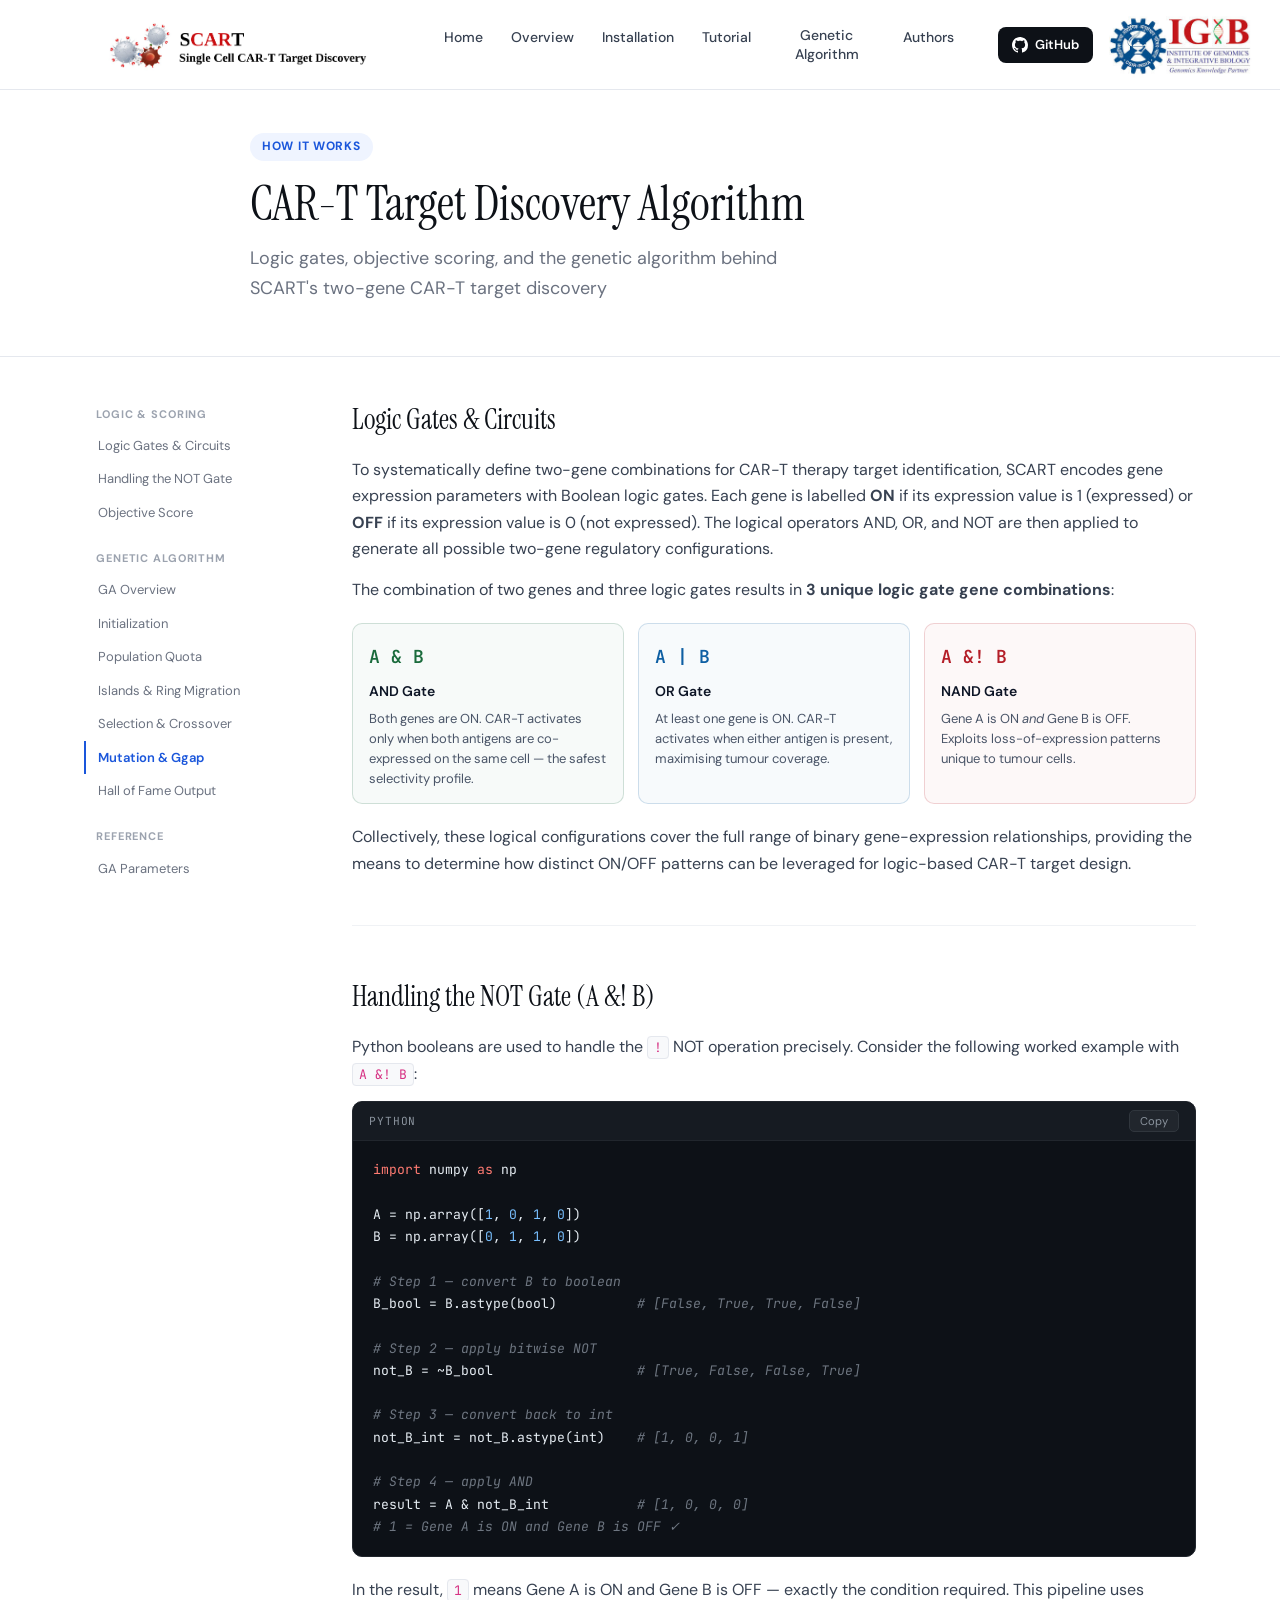
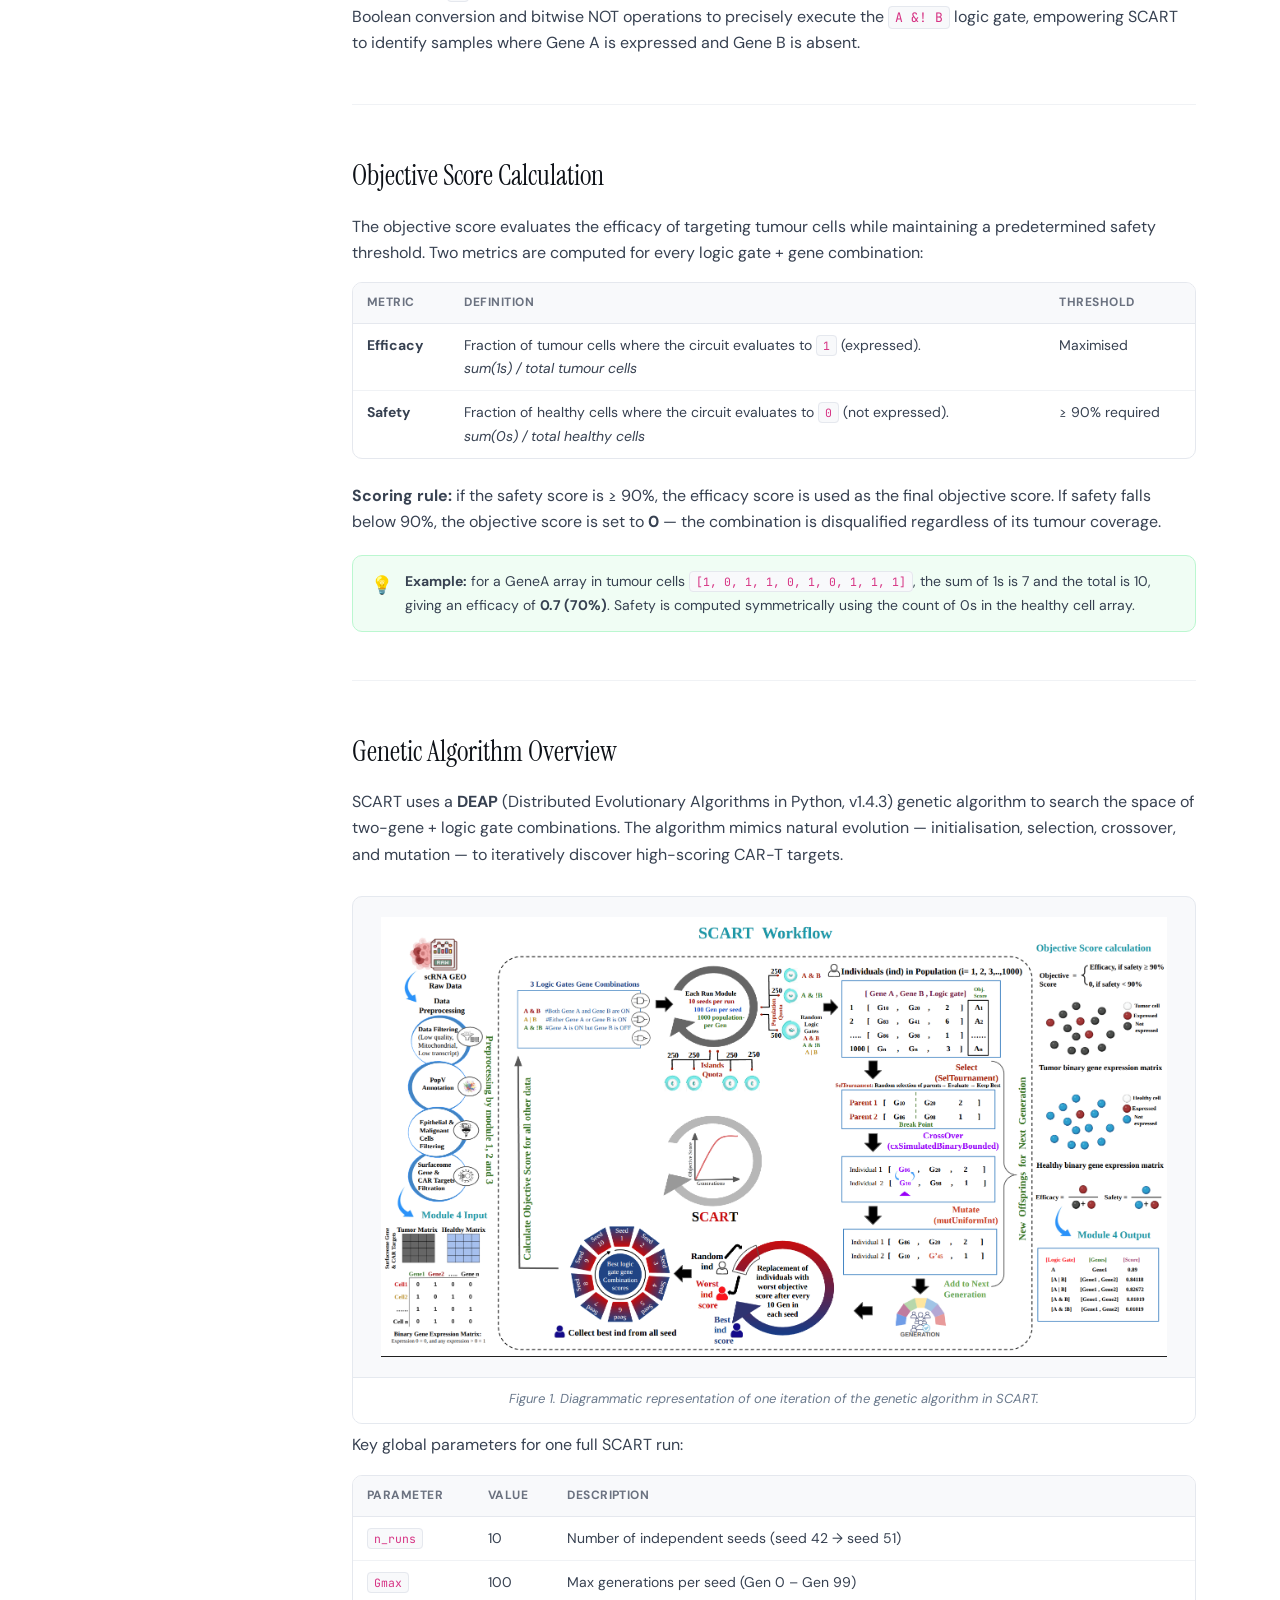
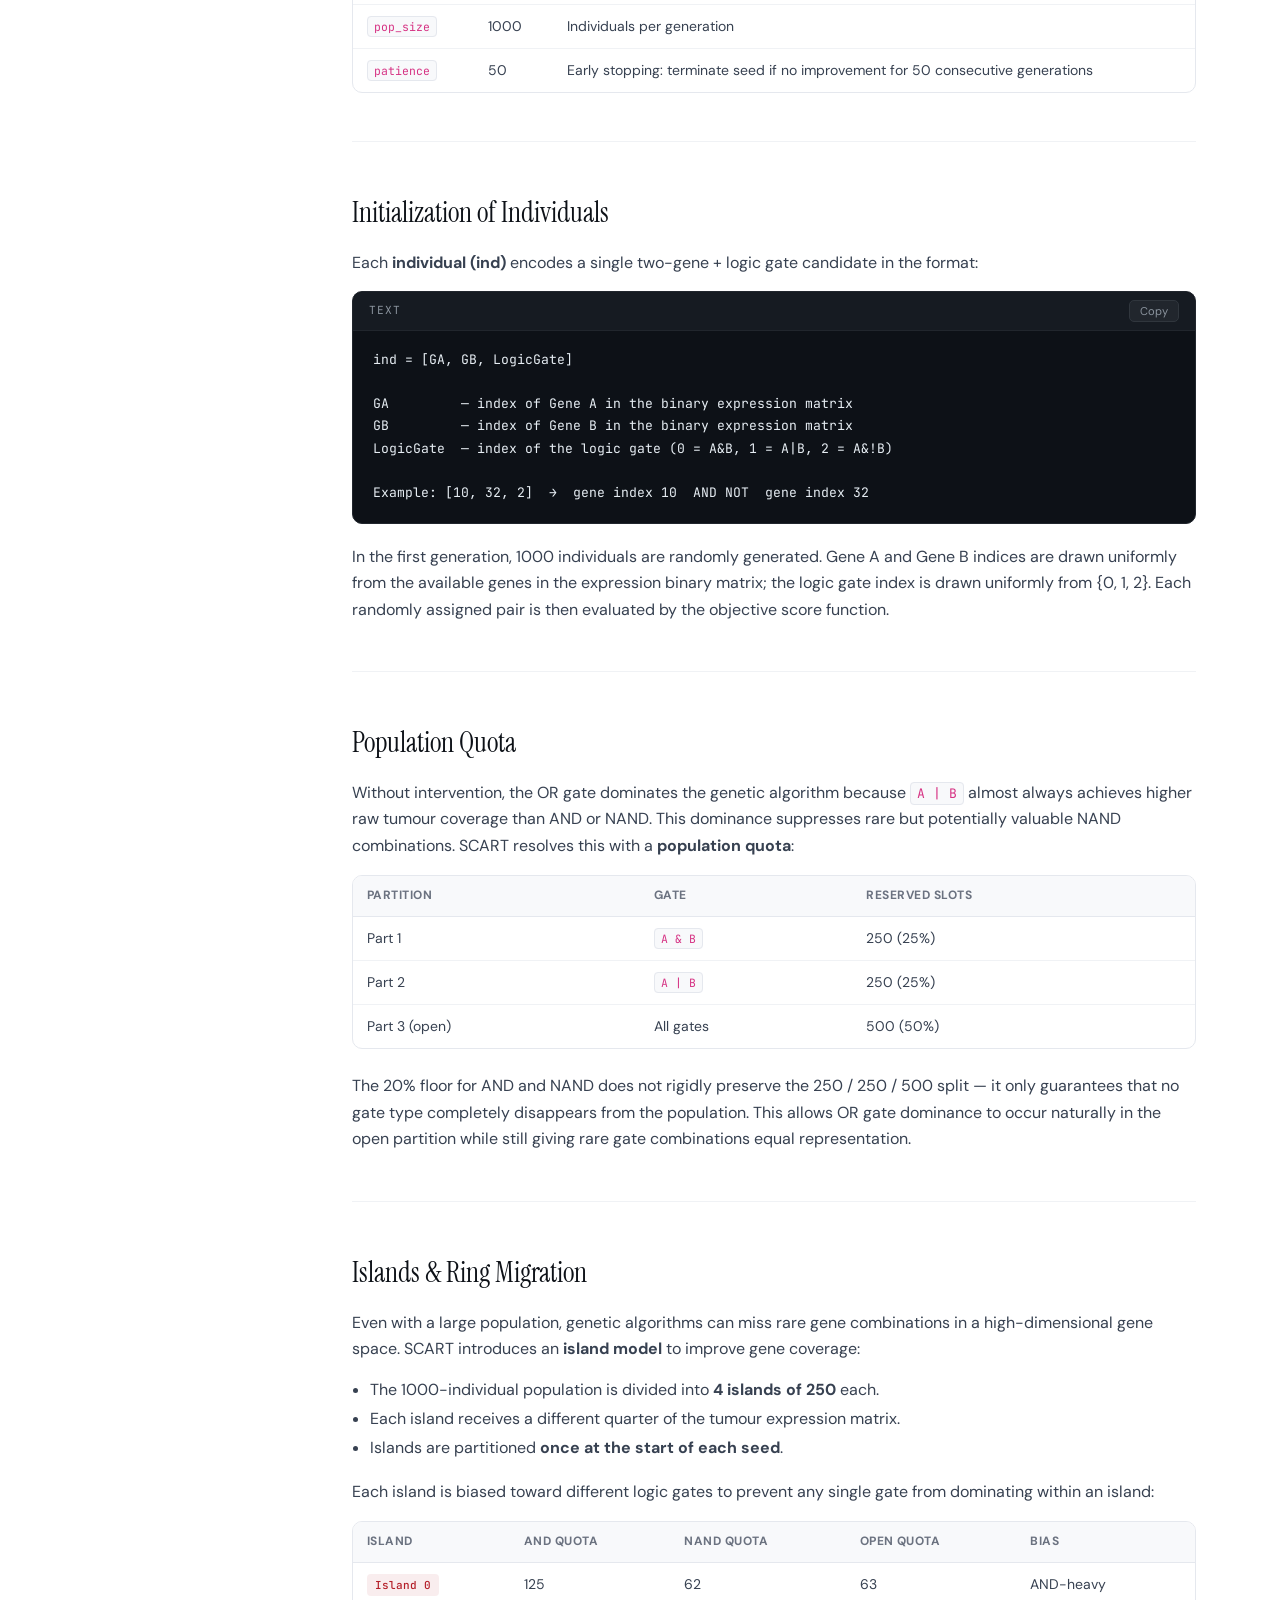
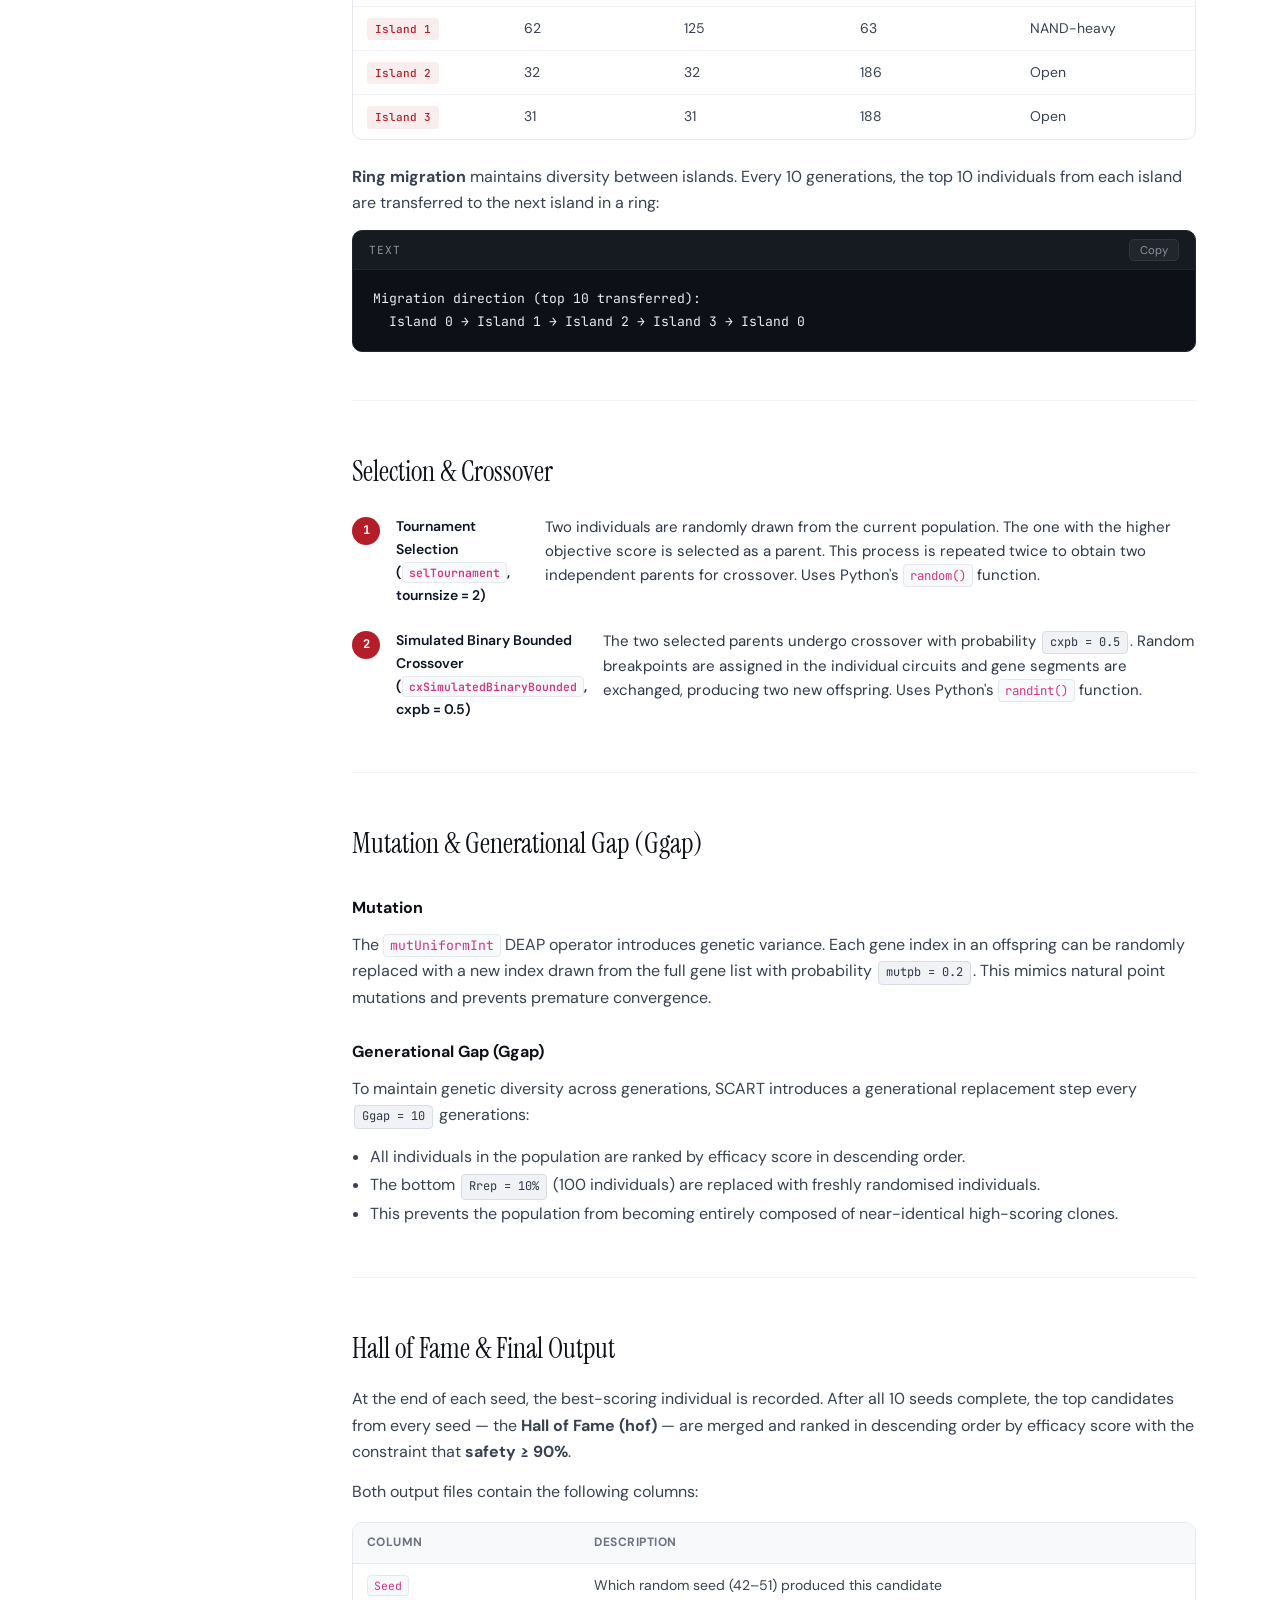
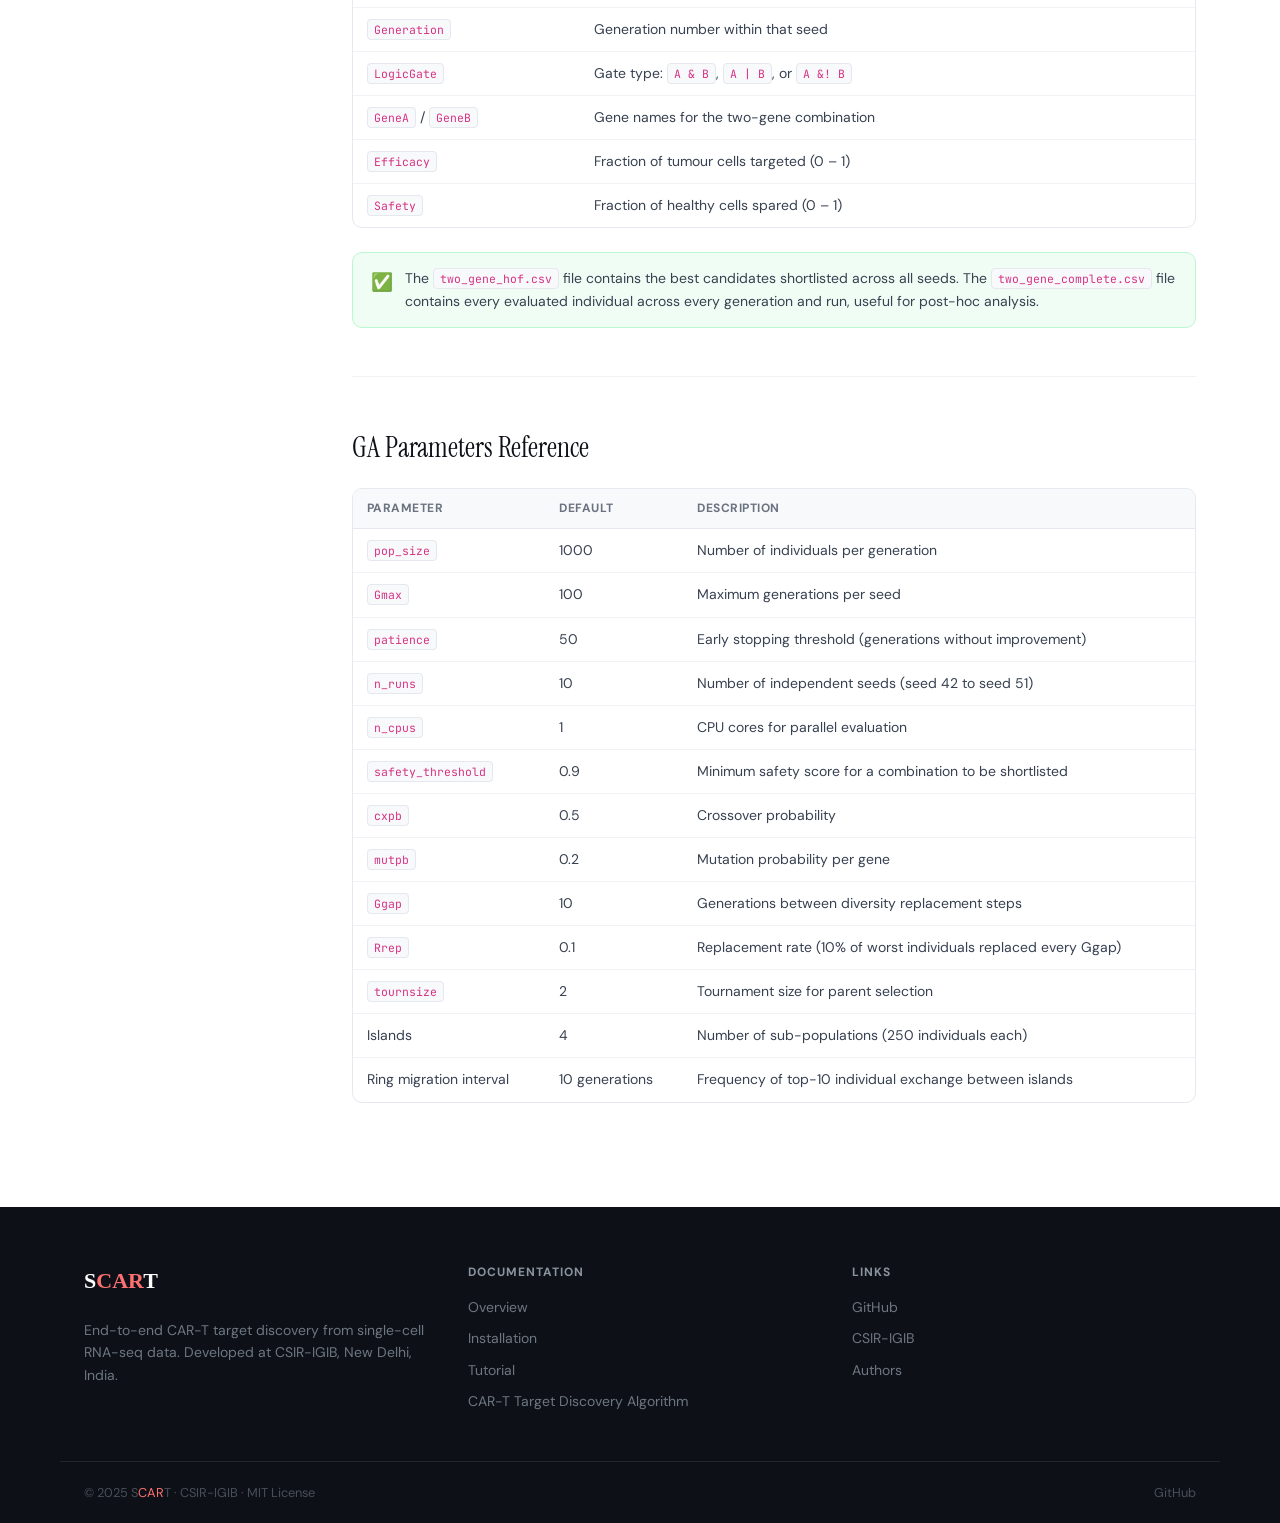
==== commit aa655862: "Update algorithm.html" ====
--- a/docs/pages/algorithm.html
+++ b/docs/pages/algorithm.html
@@ -194,7 +194,7 @@
       <li><a href="overview.html">Overview</a></li>
       <li><a href="install.html">Installation</a></li>
       <li><a href="tutorial.html">Tutorial</a></li>
-      <li><a href="algorithm.html" class="active">CAR-T Target Discovery Algorithm</a></li>
+      <li><a href="docs/pages/algorithm.html" style="line-height:1.35;text-align:center;white-space:normal;display:inline-block;width:120px;">Genetic<br>Algorithm</a></li>
       <li><a href="authors.html">Authors</a></li>
     </ul>
 
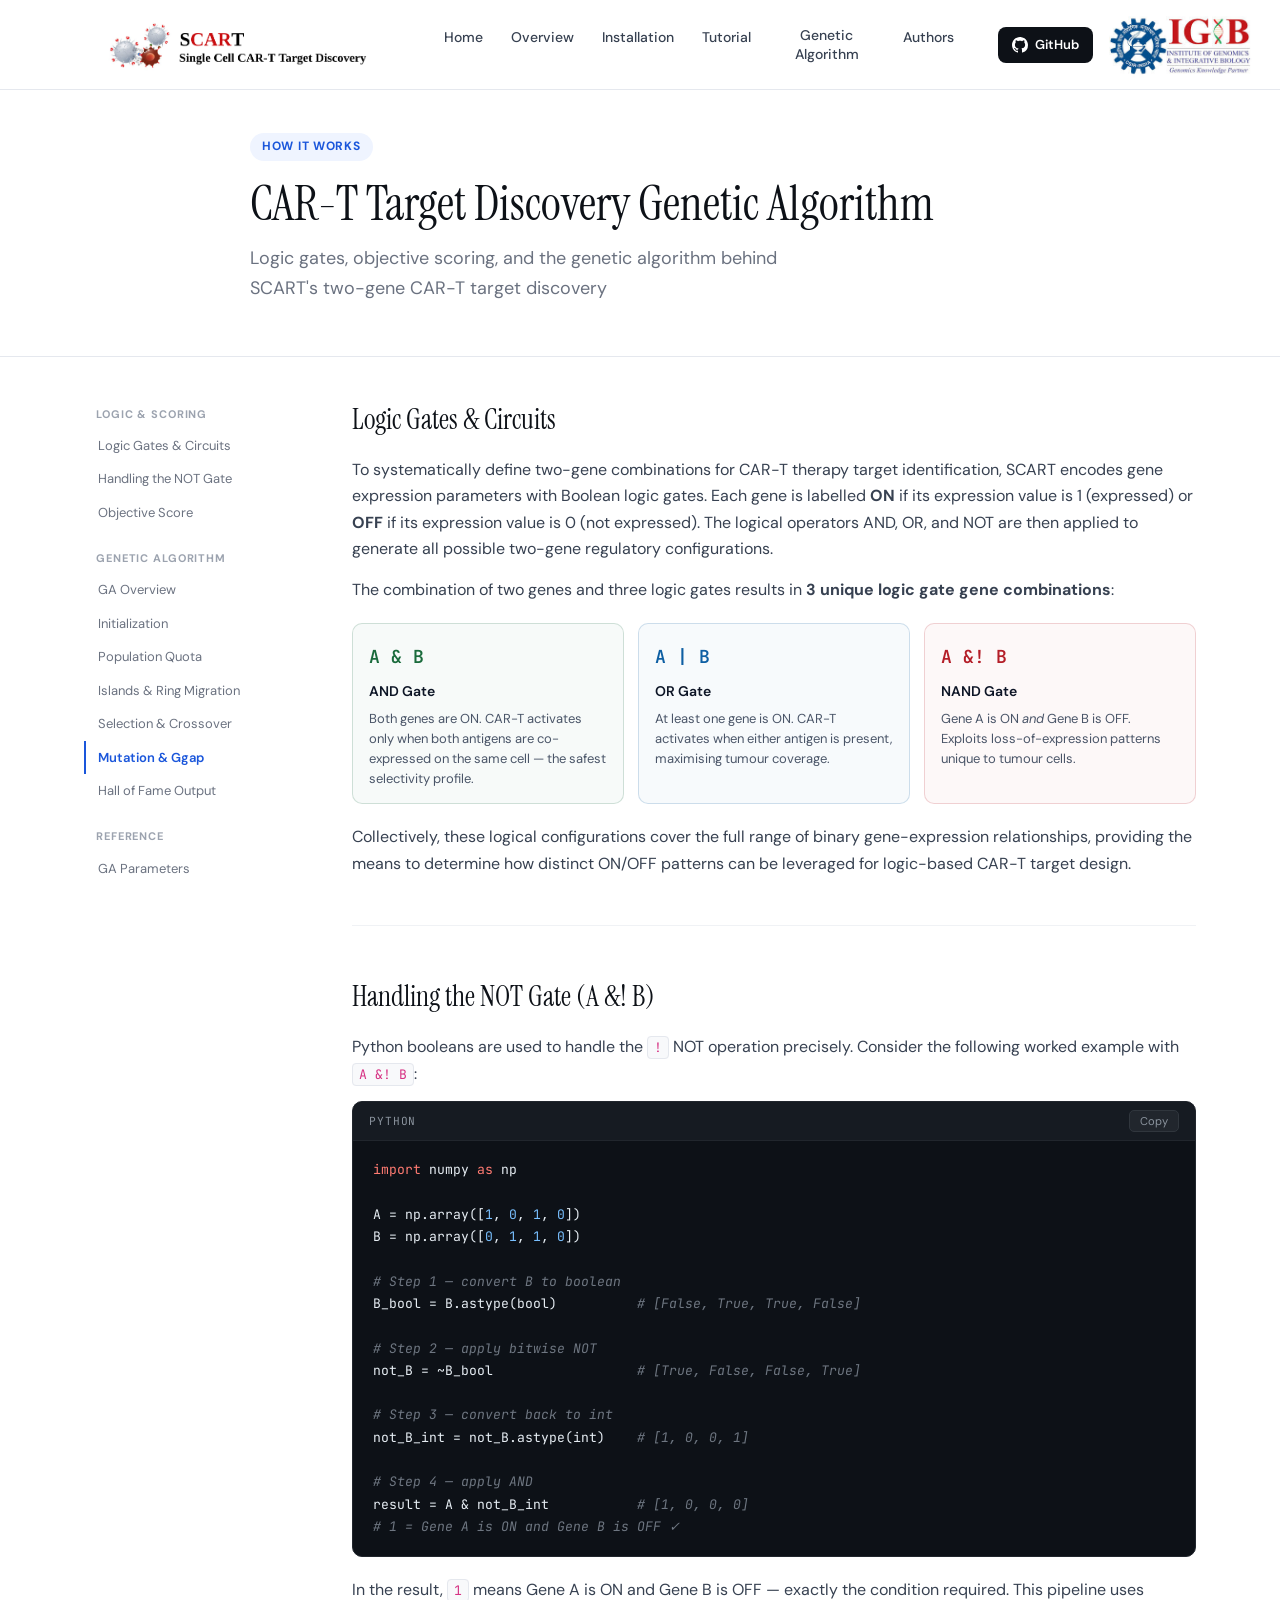
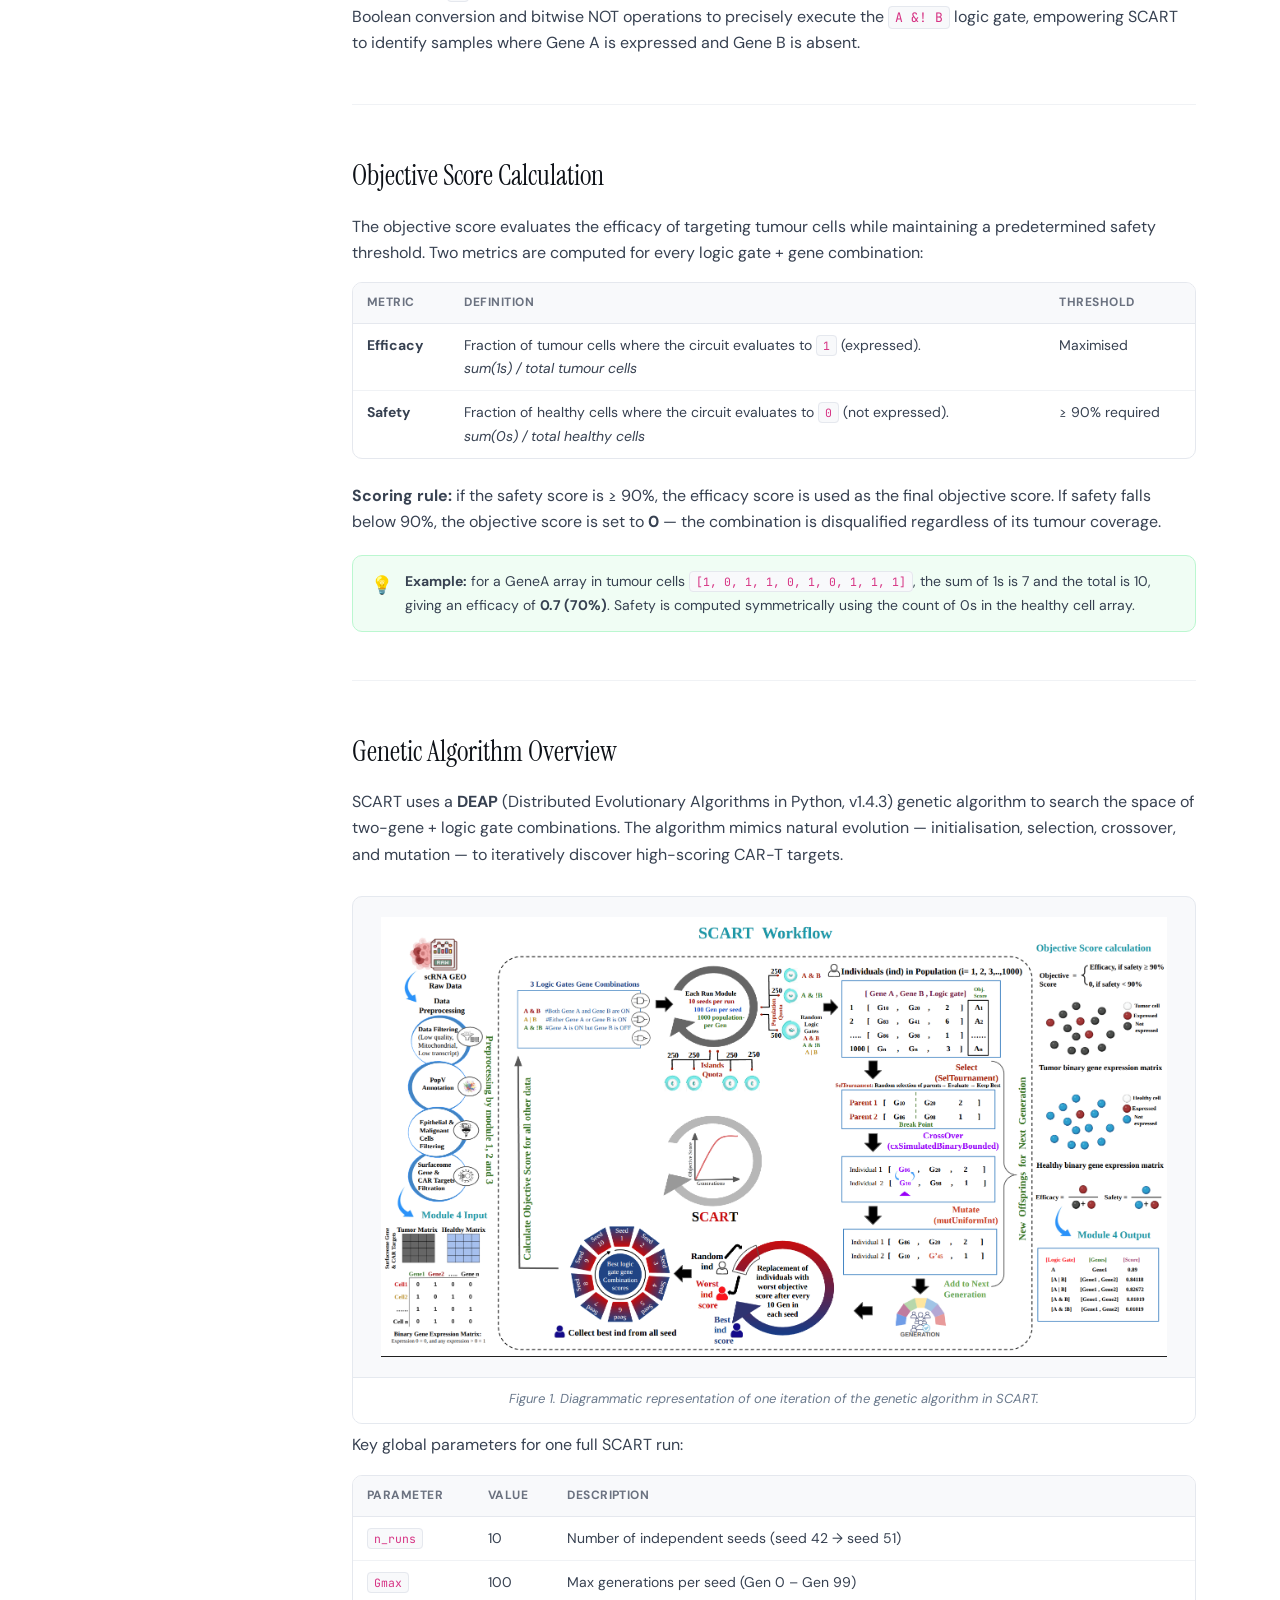
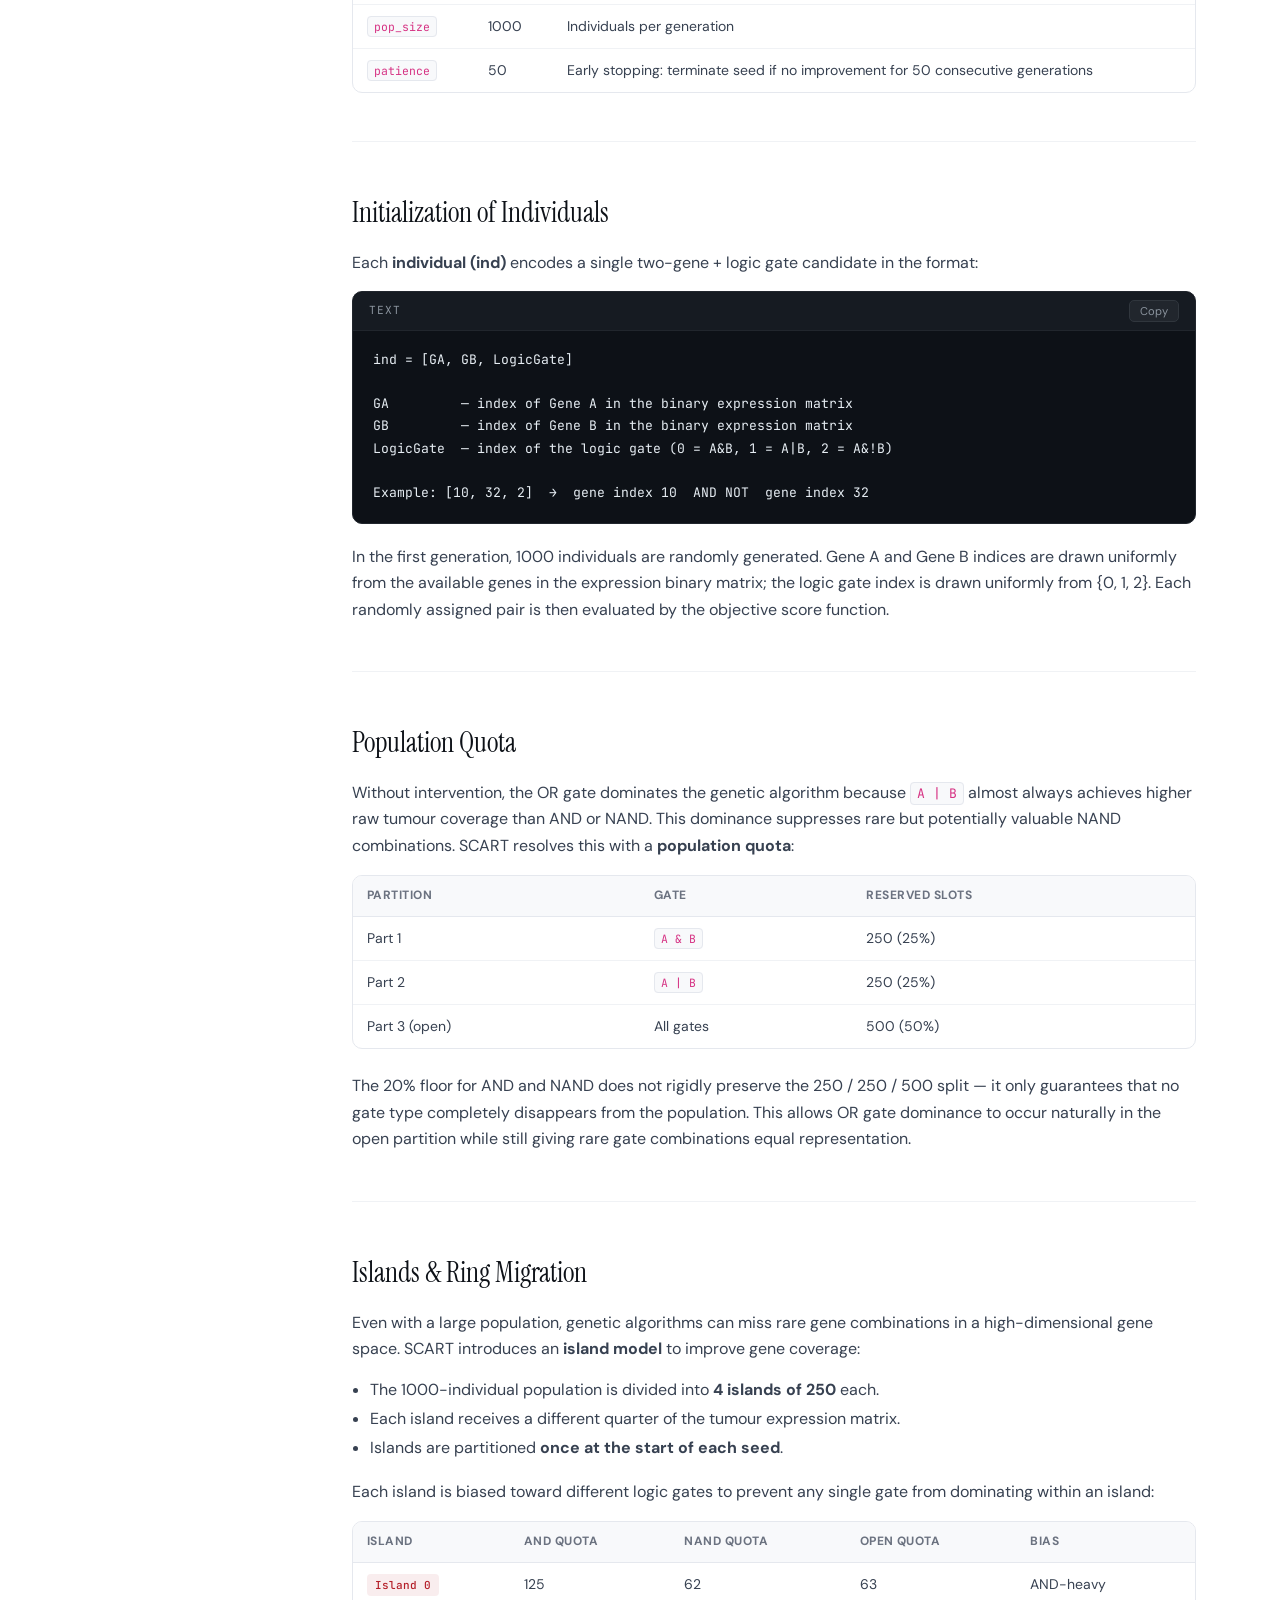
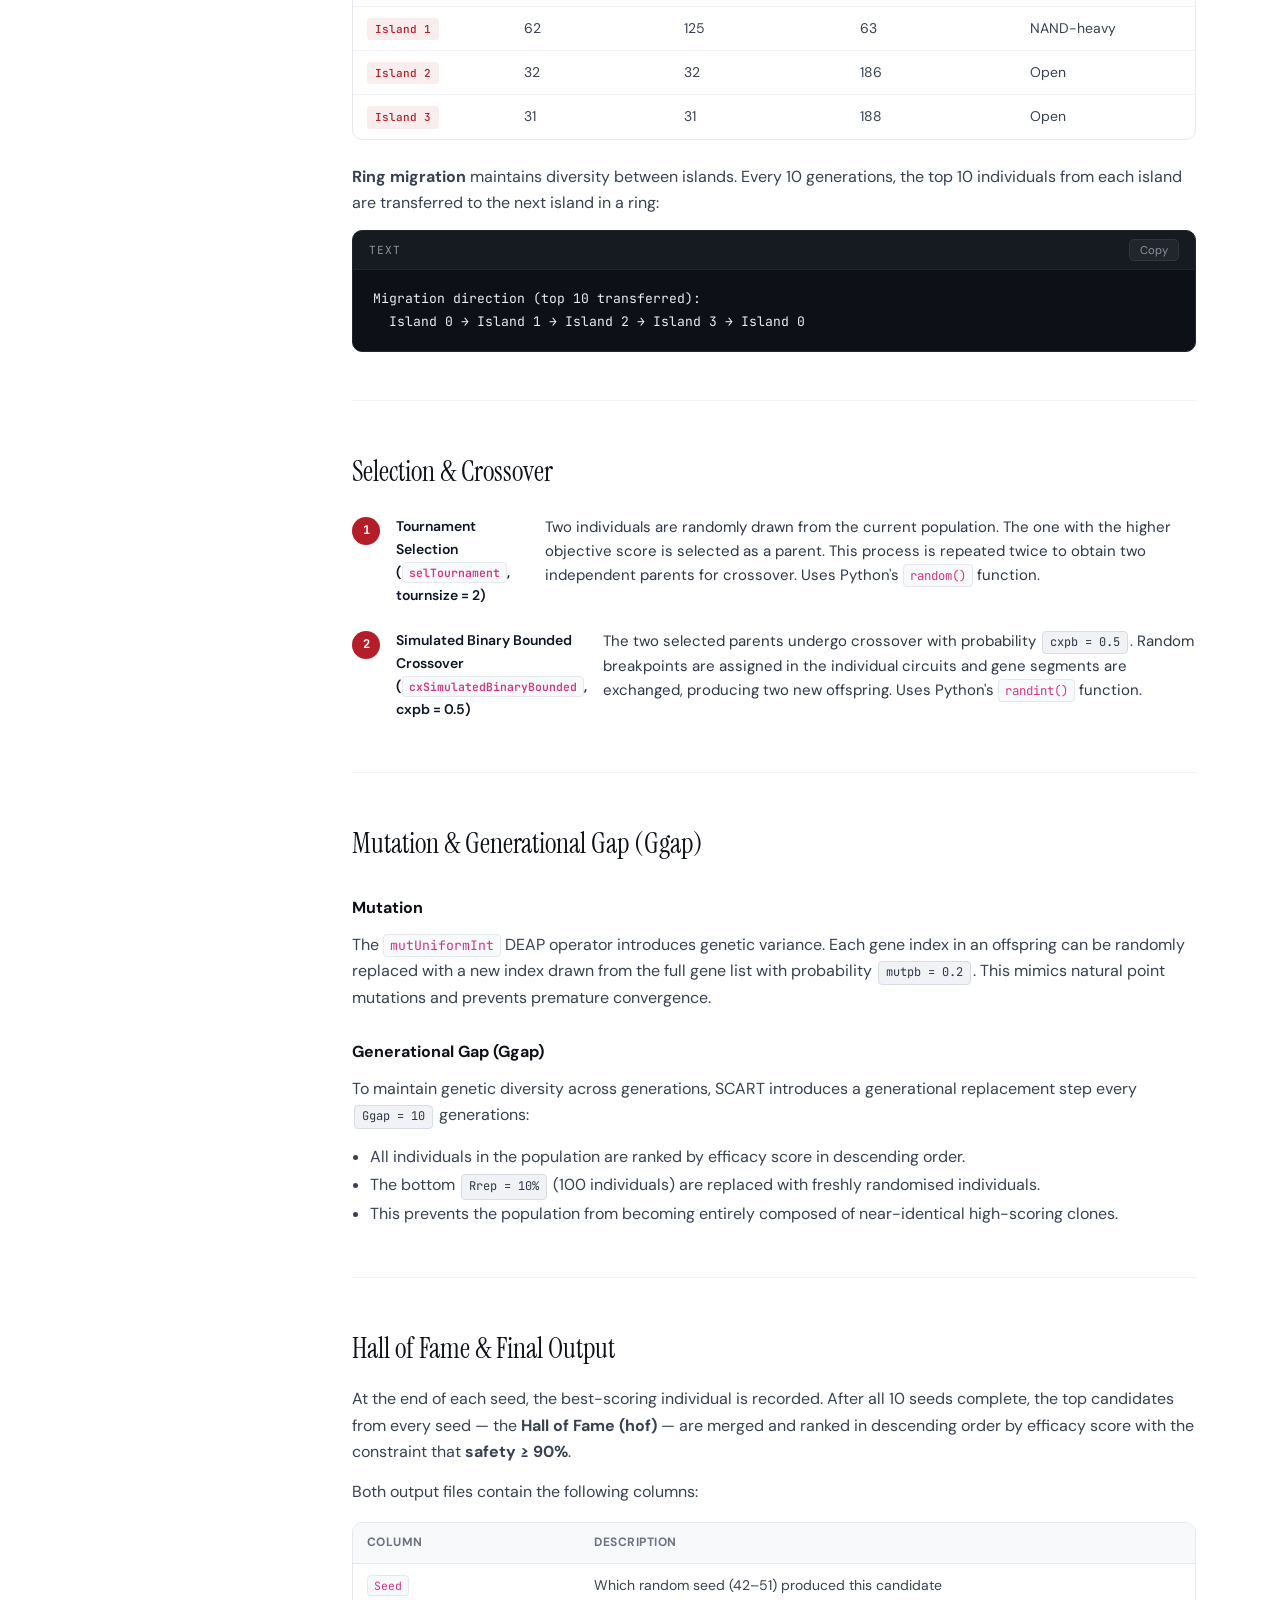
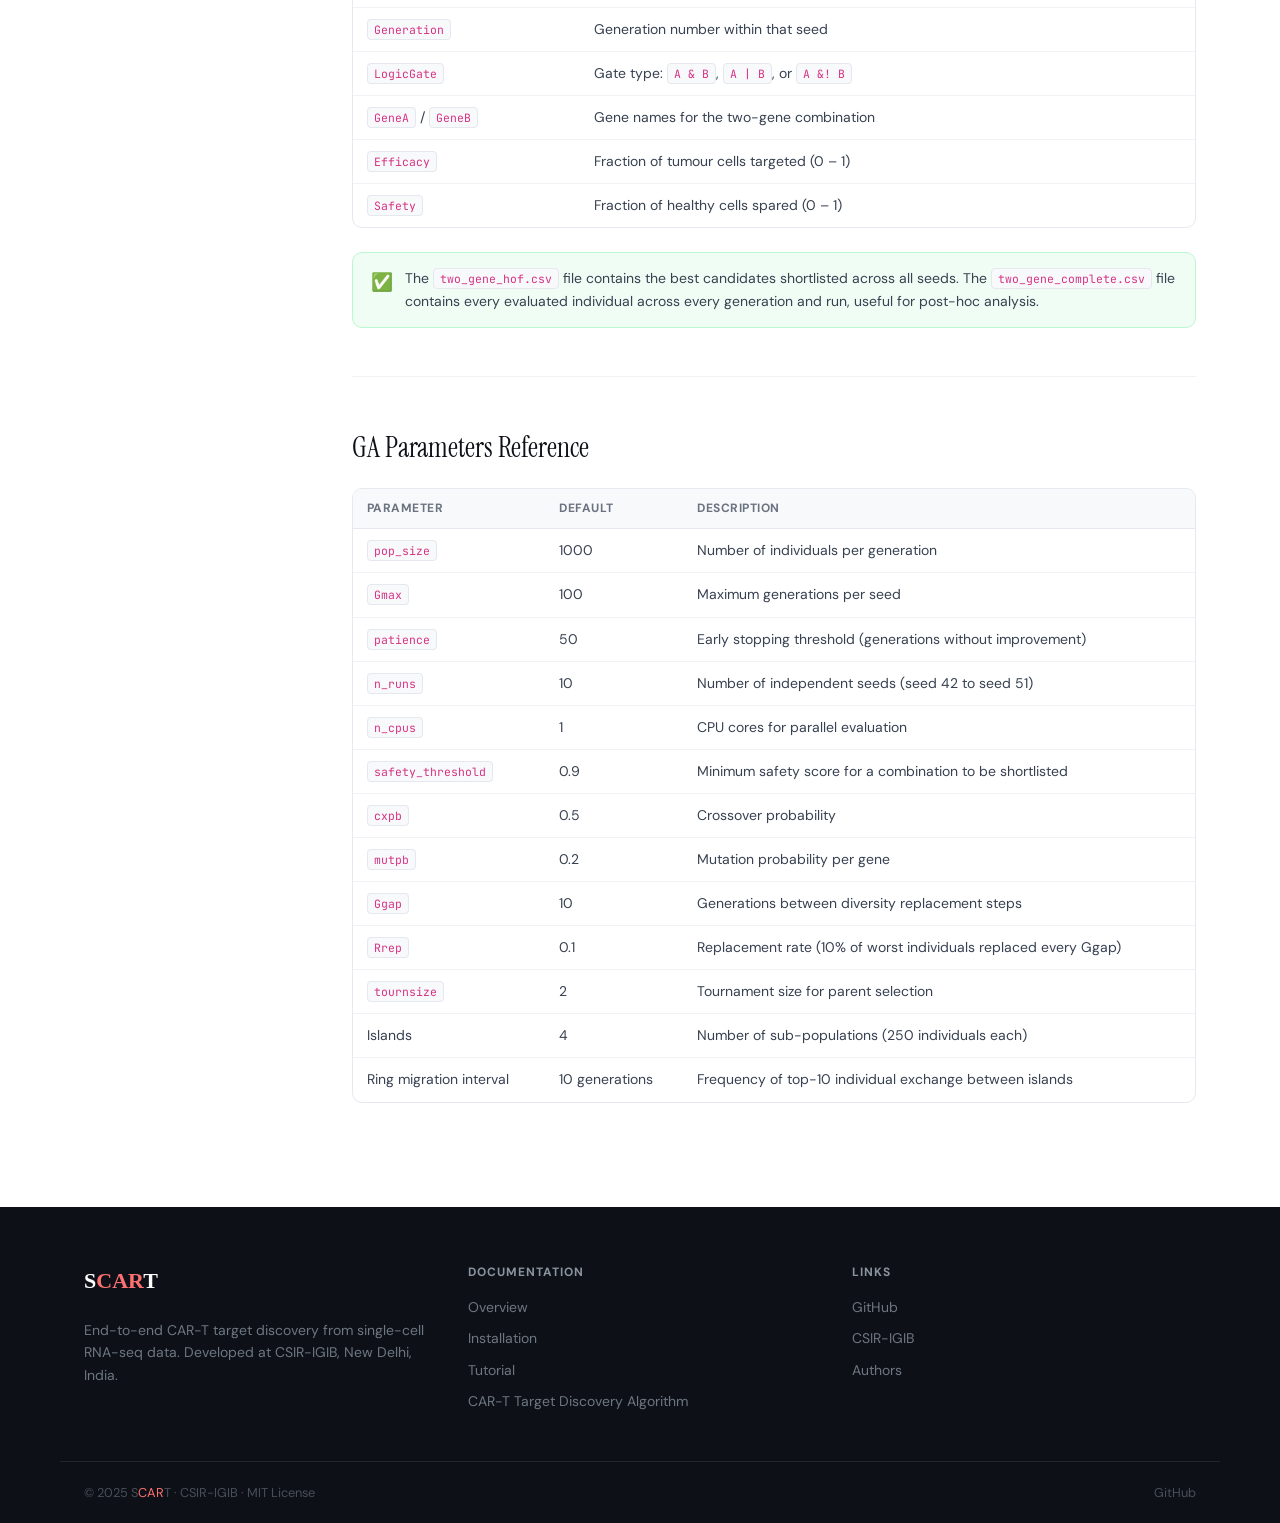
==== commit a7ba1cfb: "Update algorithm.html" ====
--- a/docs/pages/algorithm.html
+++ b/docs/pages/algorithm.html
@@ -212,7 +212,7 @@
 <div class="page-header">
   <div class="page-header-inner">
     <div class="page-header-tag">How It Works</div>
-    <h1>CAR-T Target Discovery Algorithm</h1>
+    <h1>CAR-T Target Discovery Genetic Algorithm</h1>
     <p>Logic gates, objective scoring, and the genetic algorithm behind SCART's two-gene CAR-T target discovery</p>
   </div>
 </div>
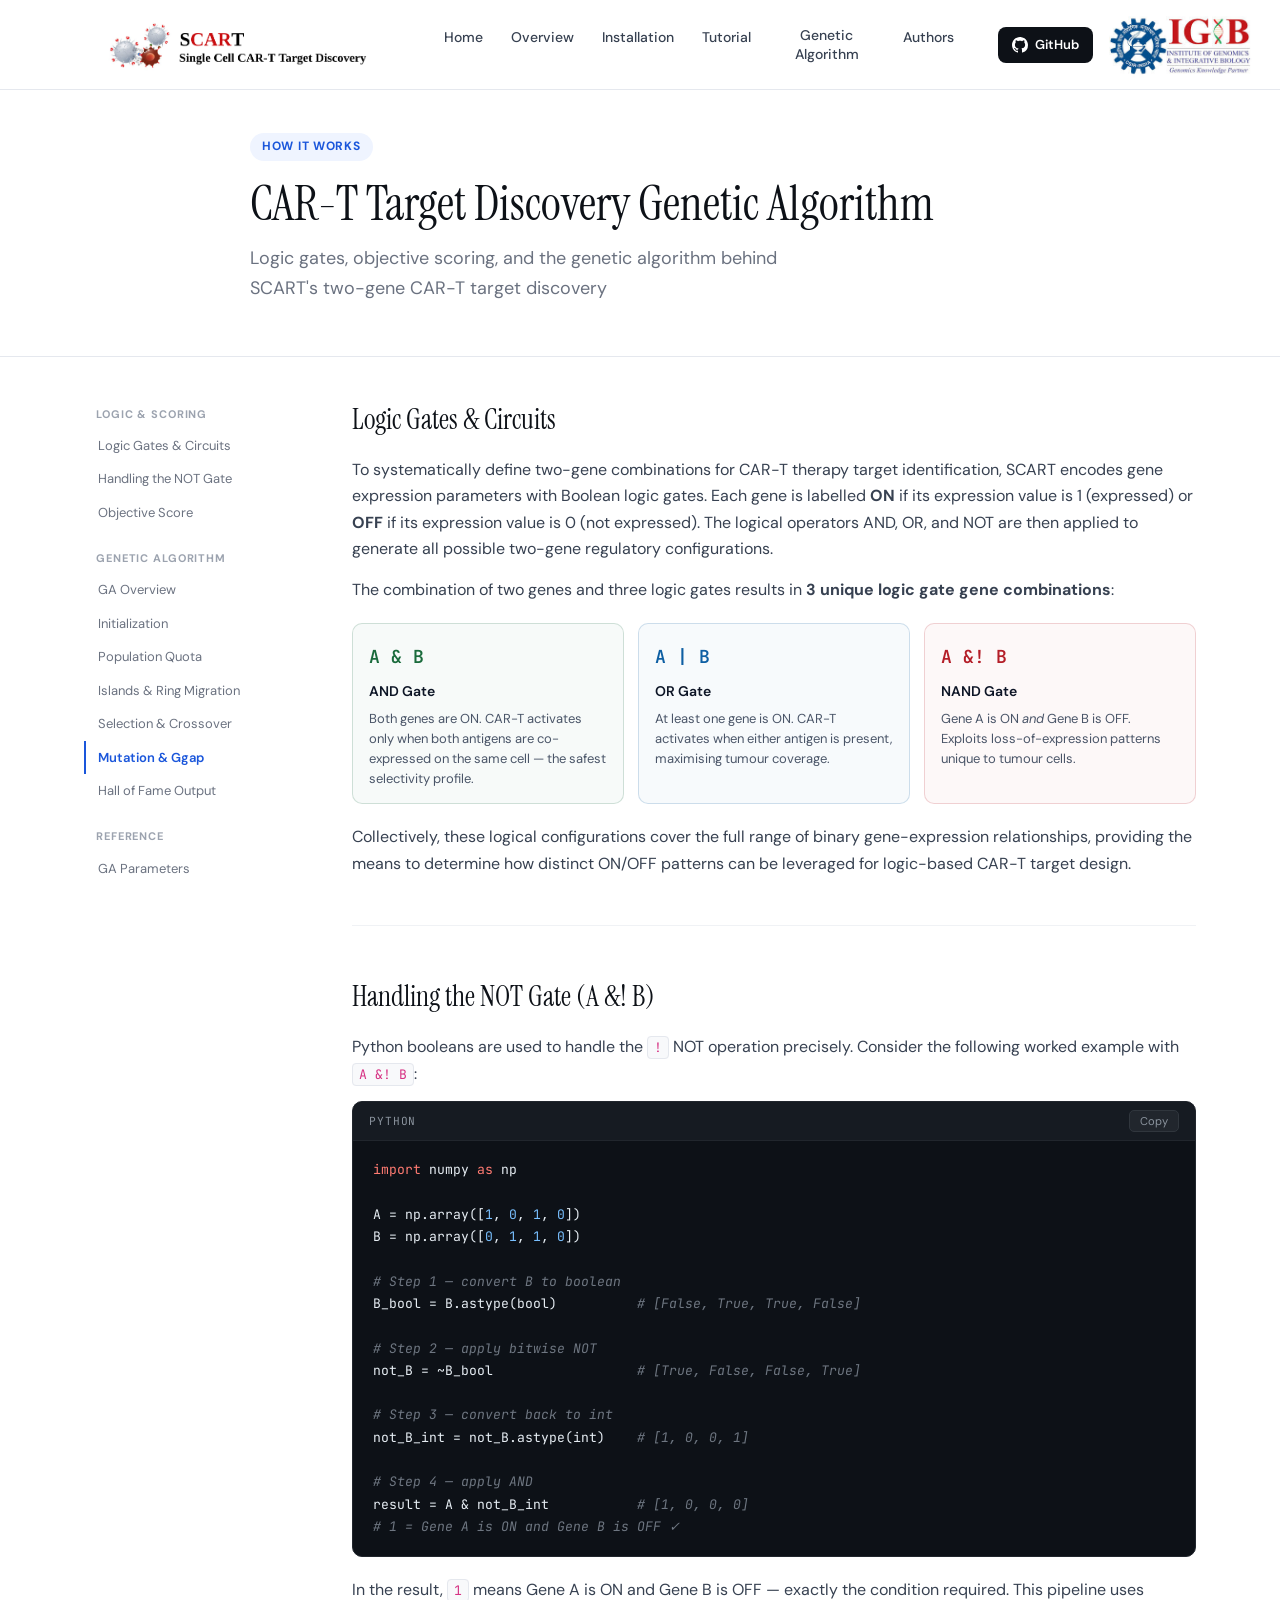
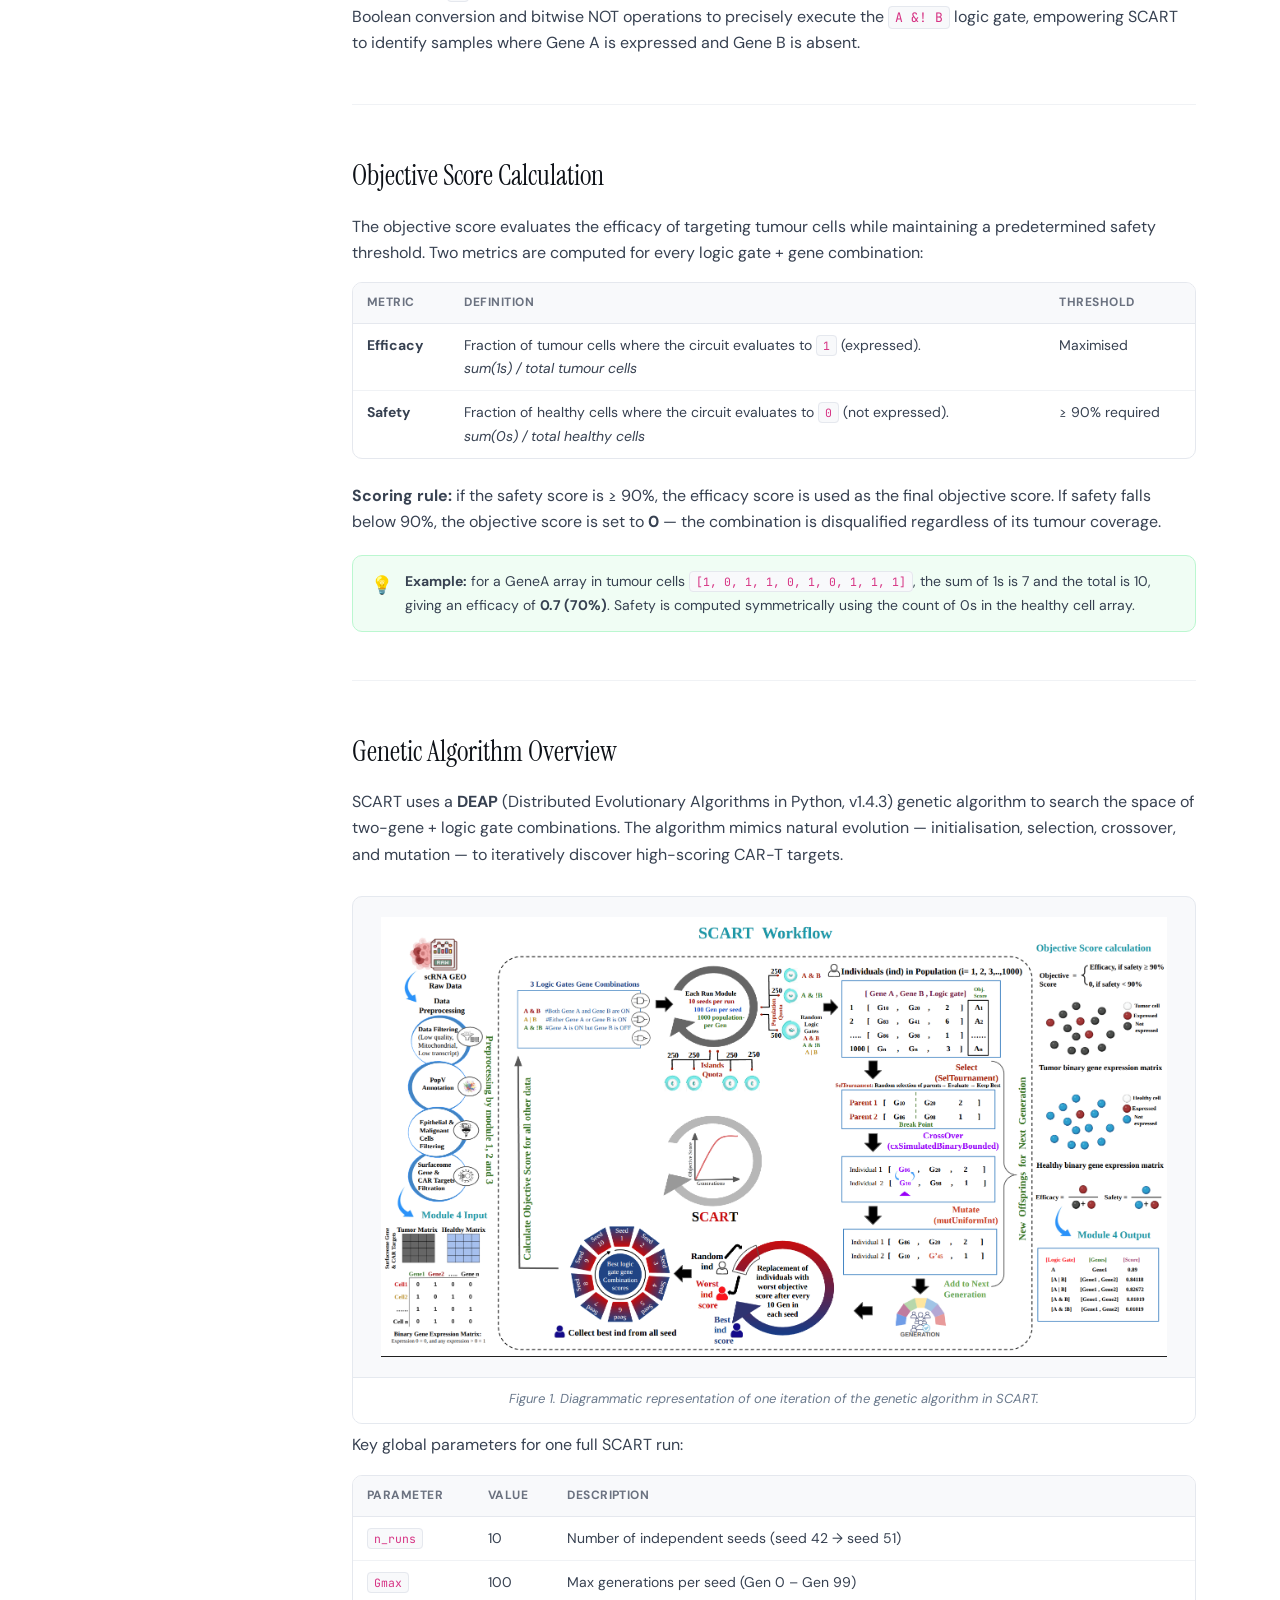
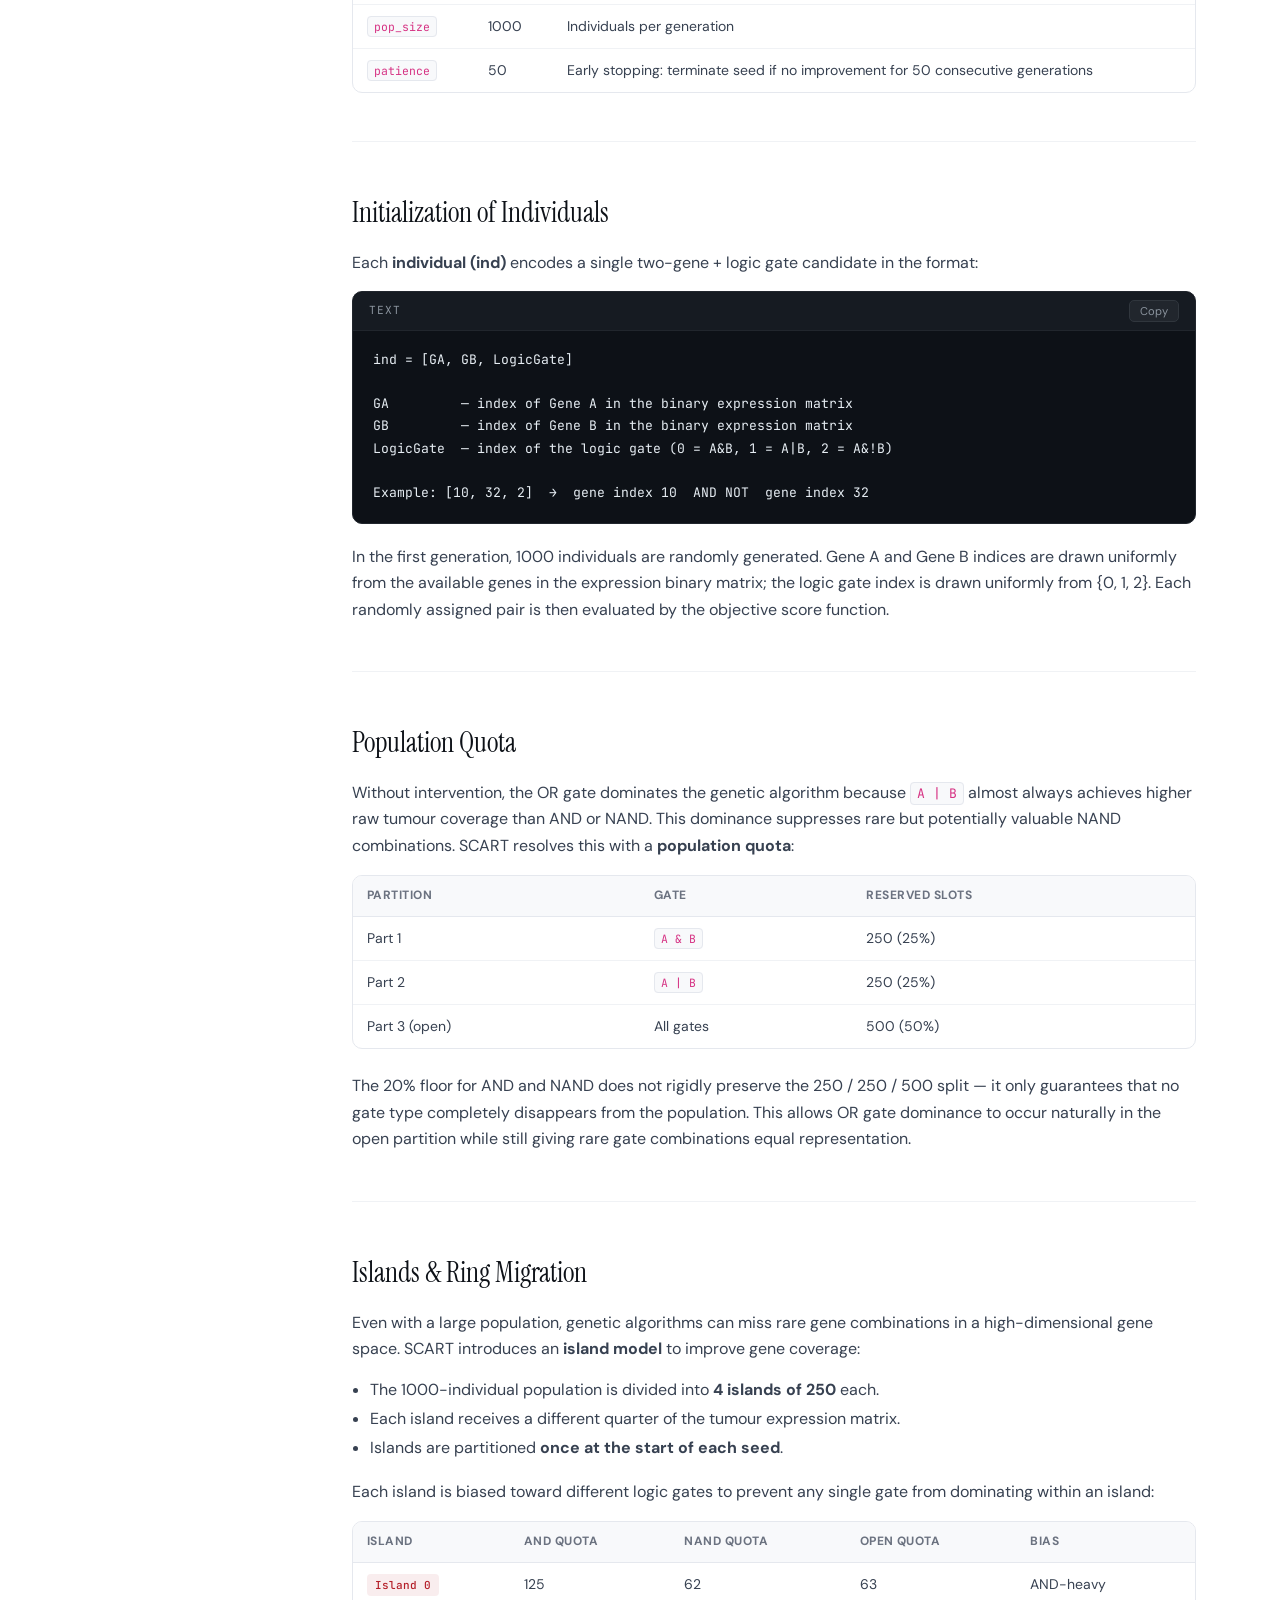
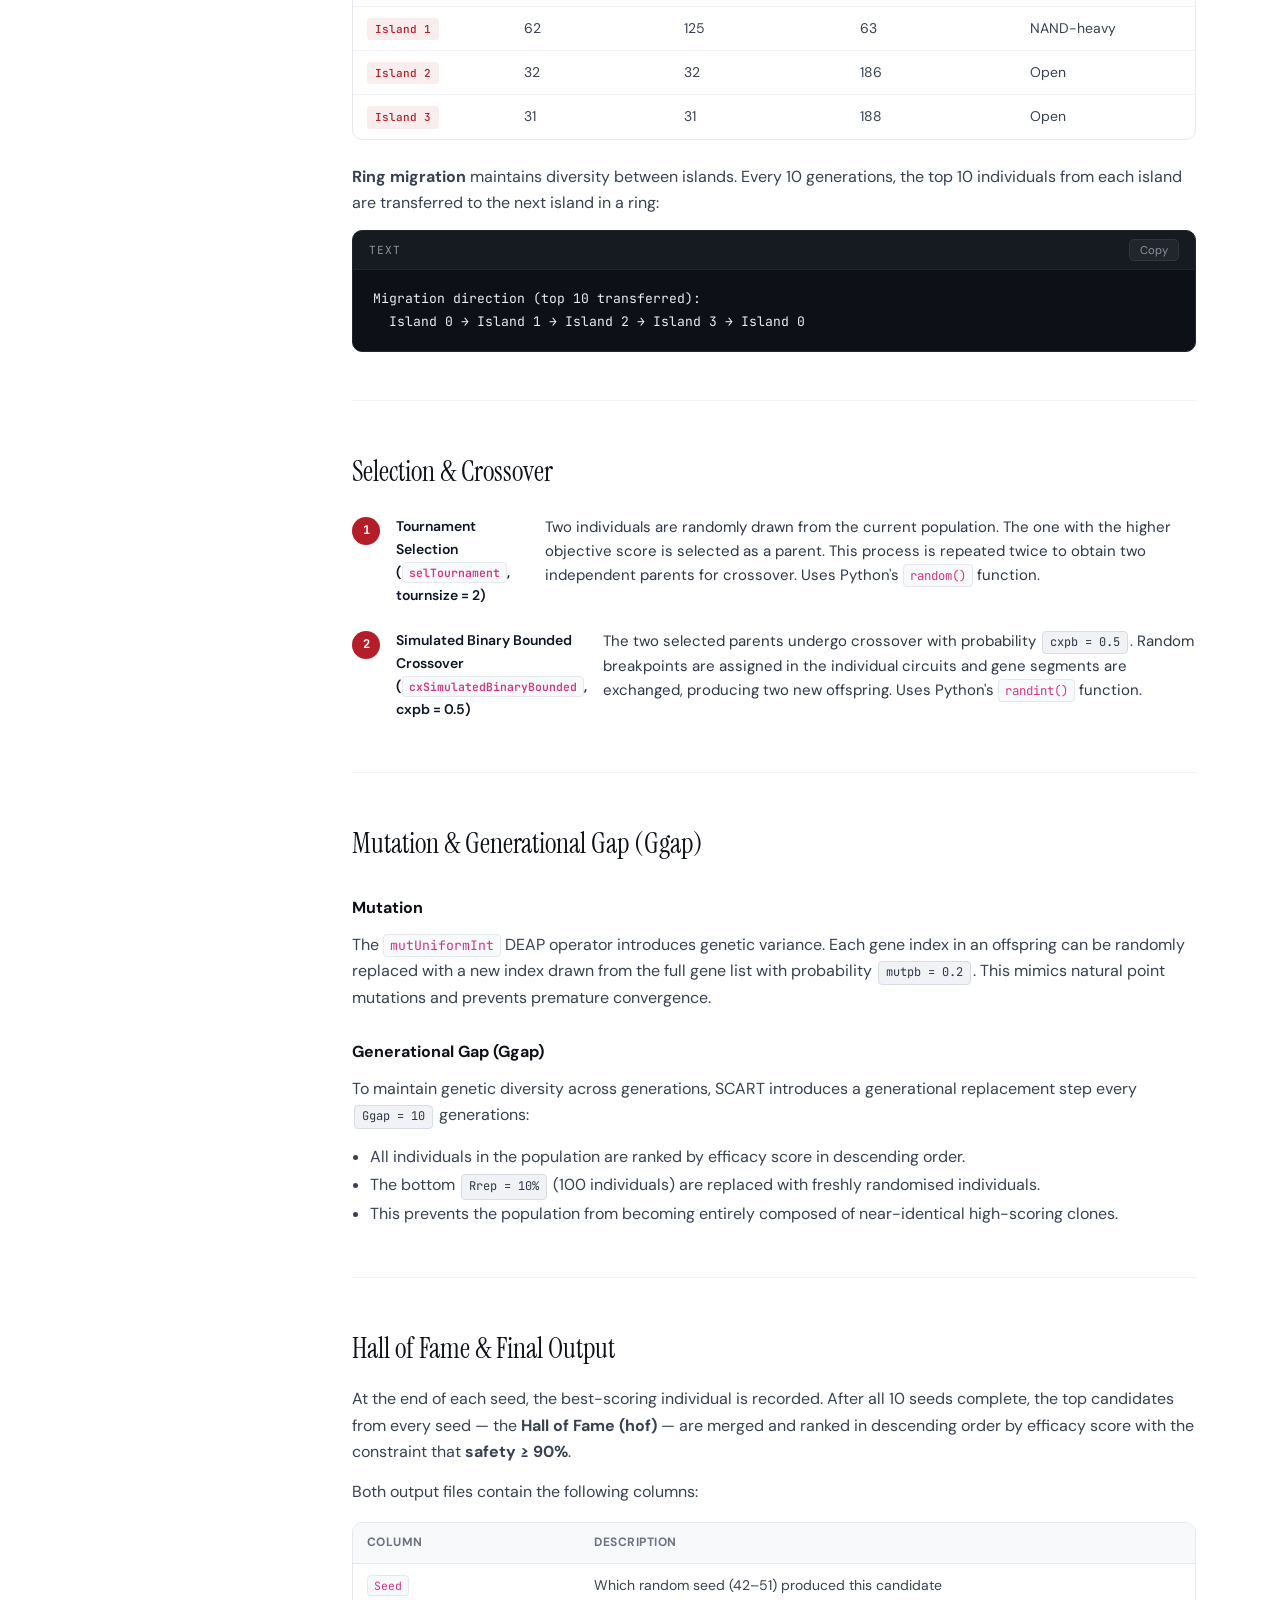
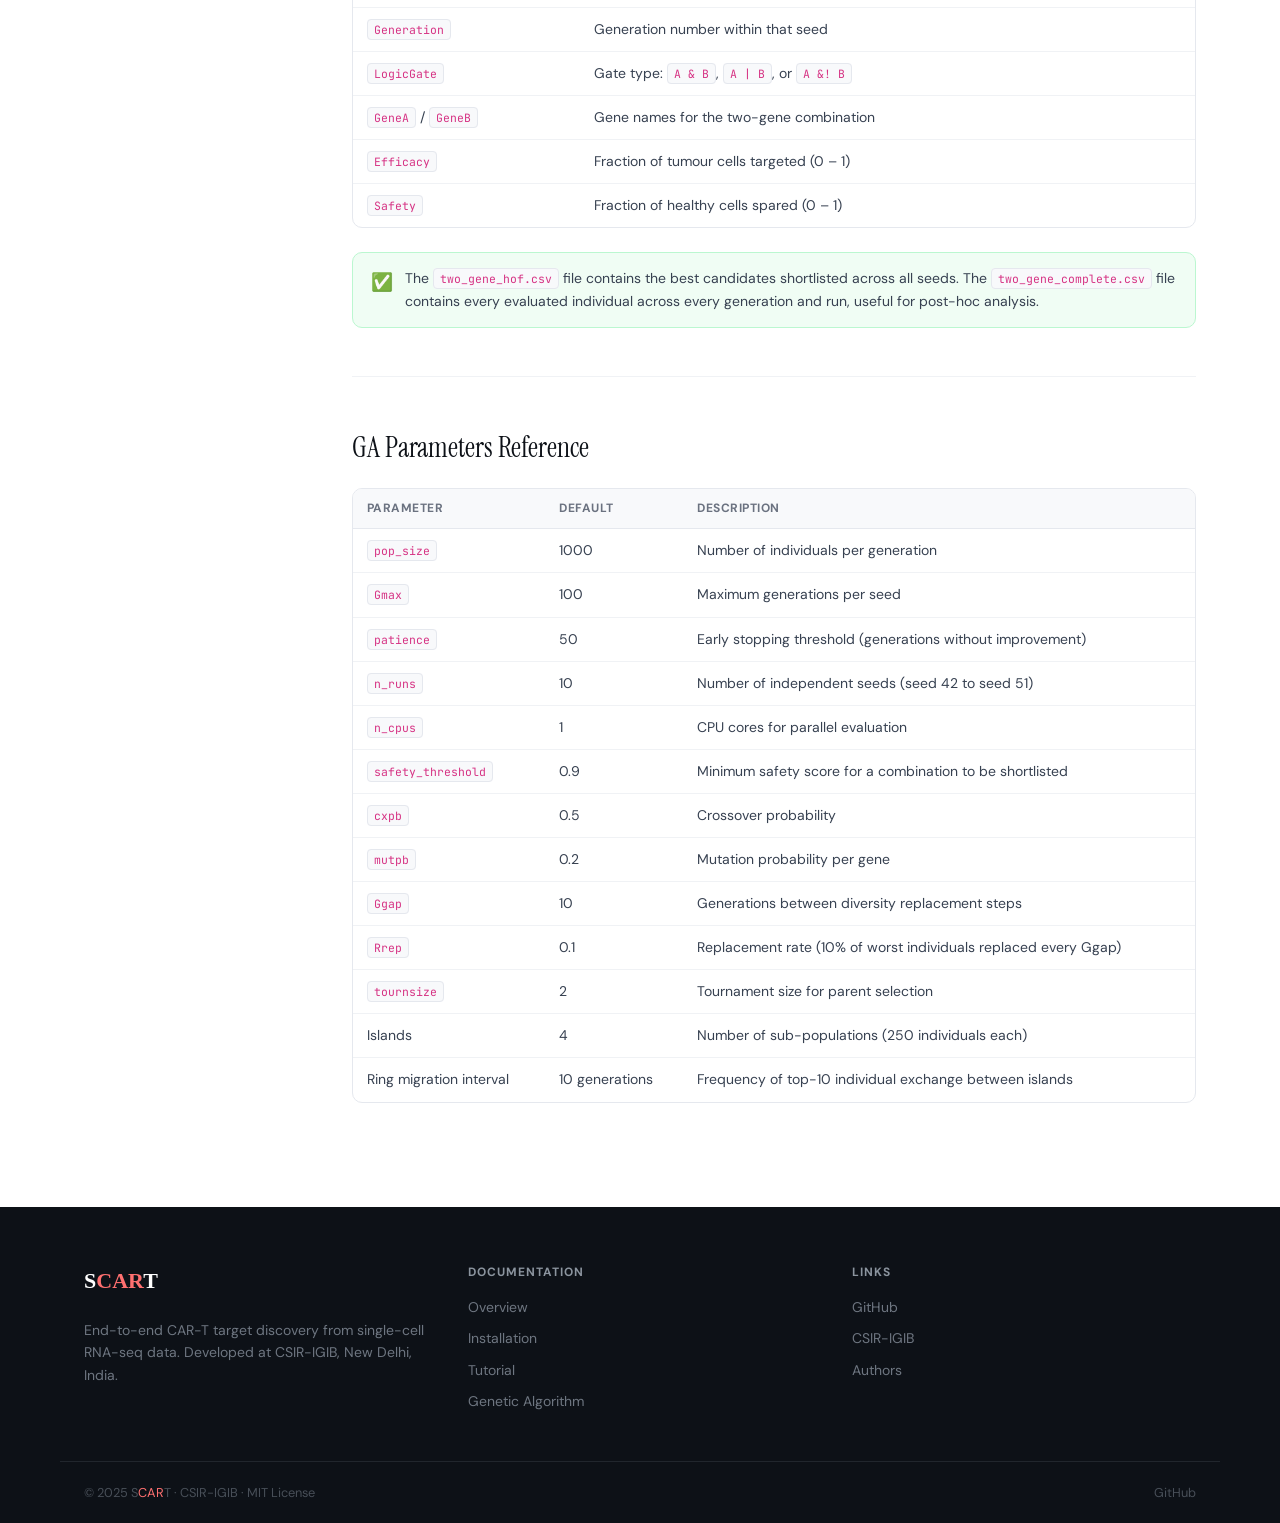
==== commit af73cee7: "Update algorithm.html" ====
--- a/docs/pages/algorithm.html
+++ b/docs/pages/algorithm.html
@@ -505,7 +505,7 @@
       <a href="overview.html">Overview</a>
       <a href="install.html">Installation</a>
       <a href="tutorial.html">Tutorial</a>
-      <a href="algorithm.html">CAR-T Target Discovery Algorithm</a>
+      <a href="algorithm.html">Genetic Algorithm</a>
     </div>
     <div class="footer-col">
       <h5>Links</h5>
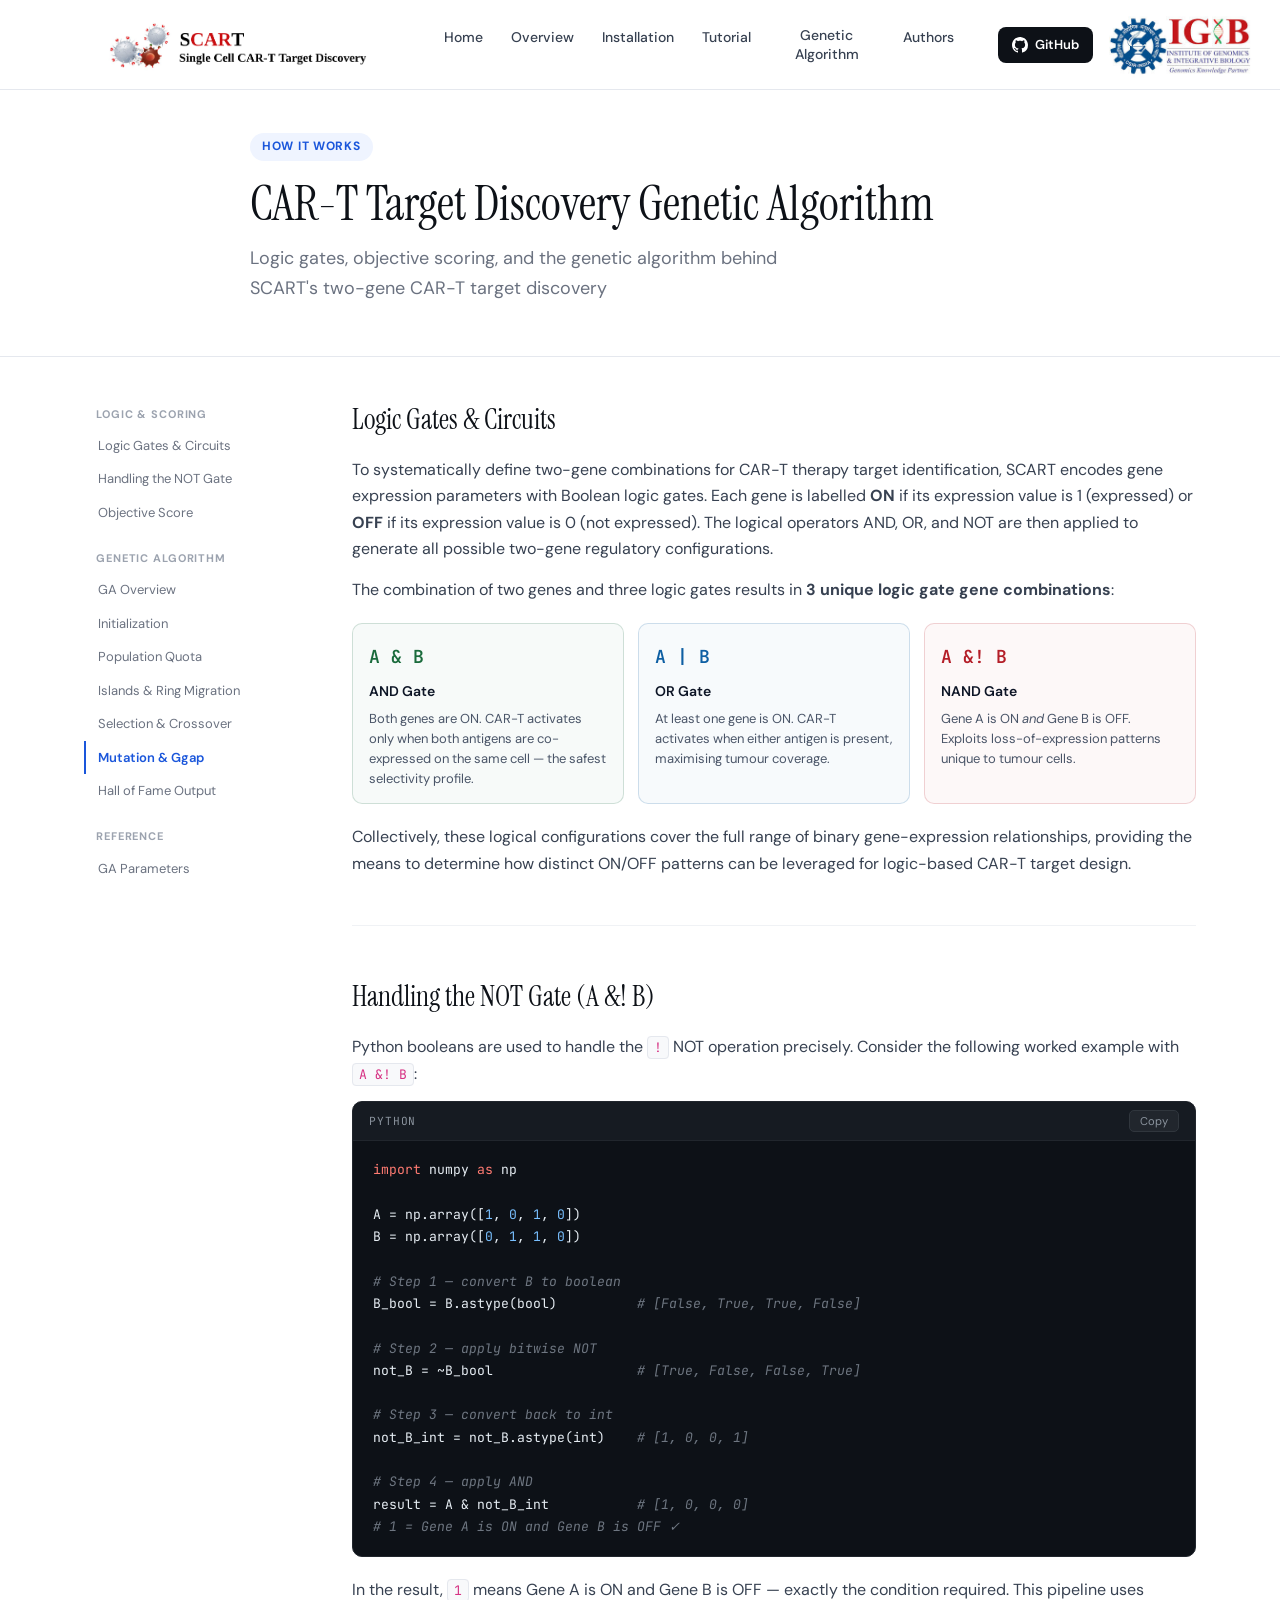
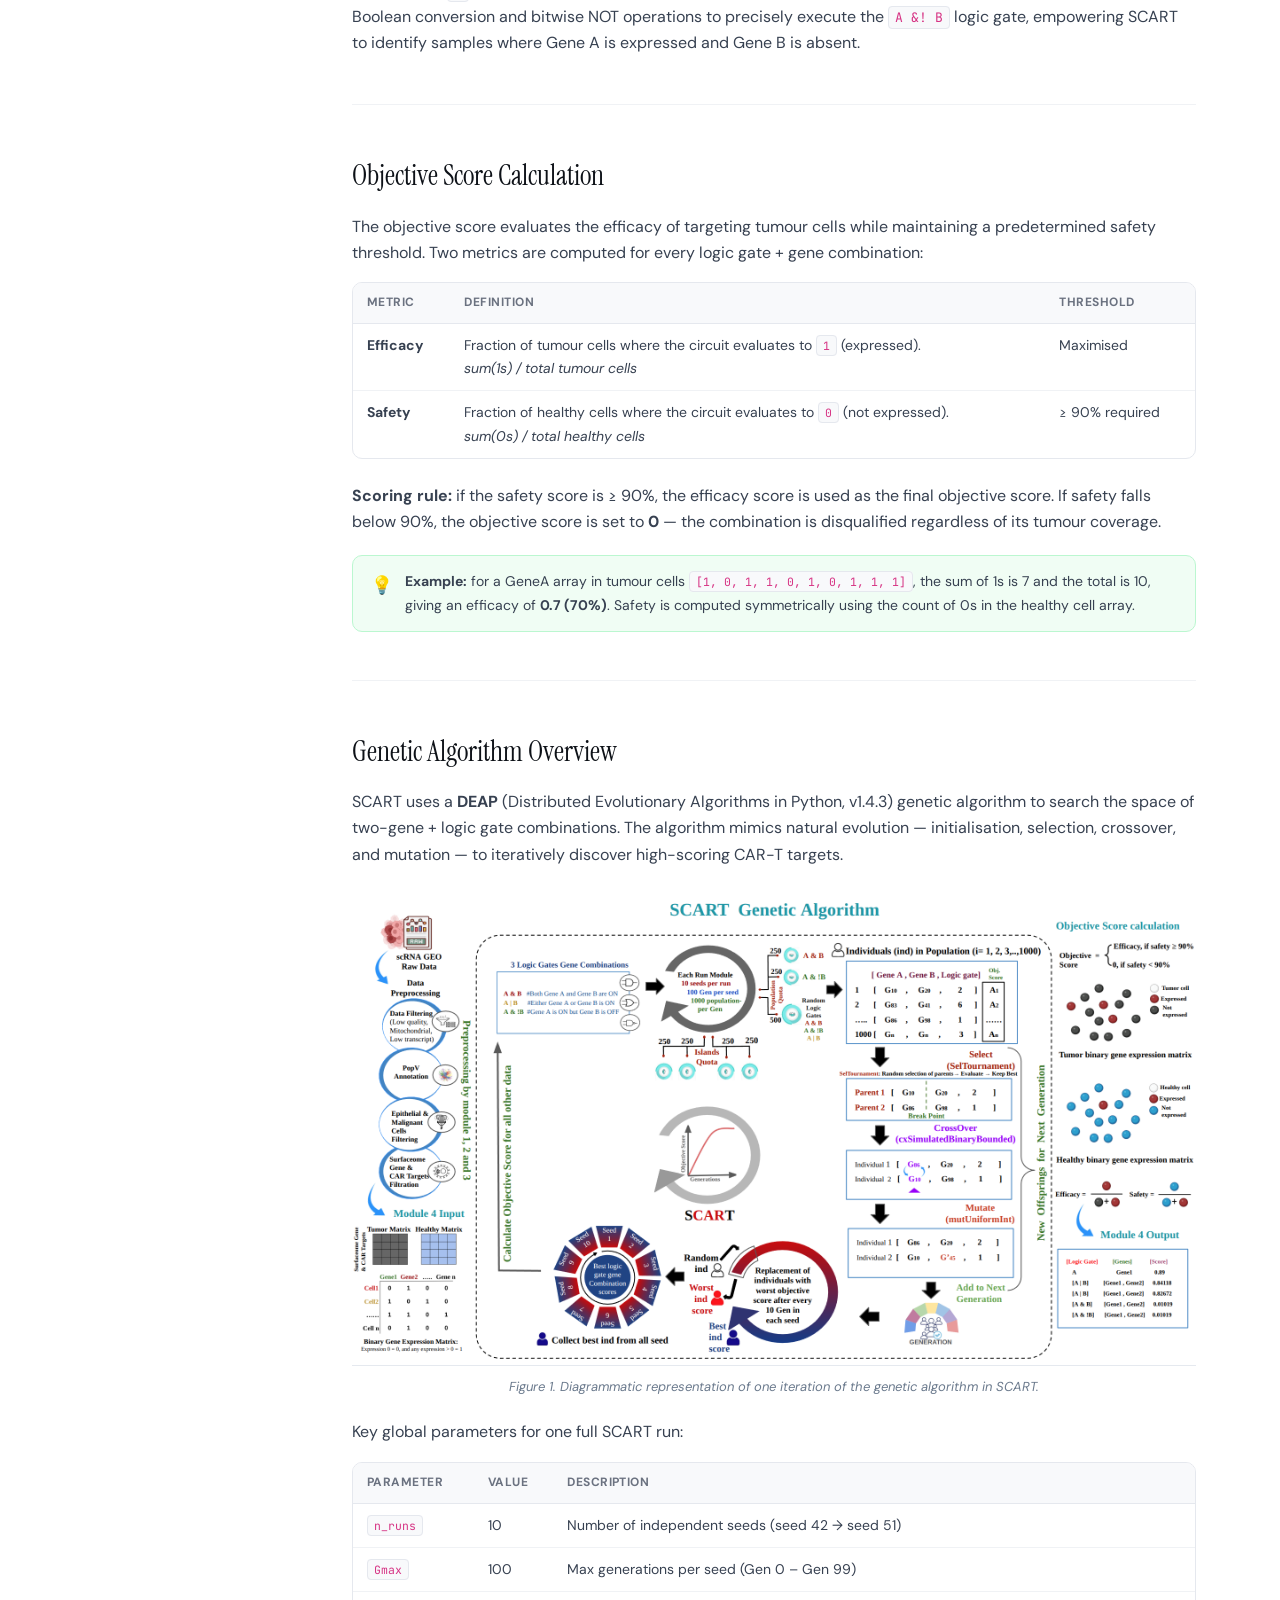
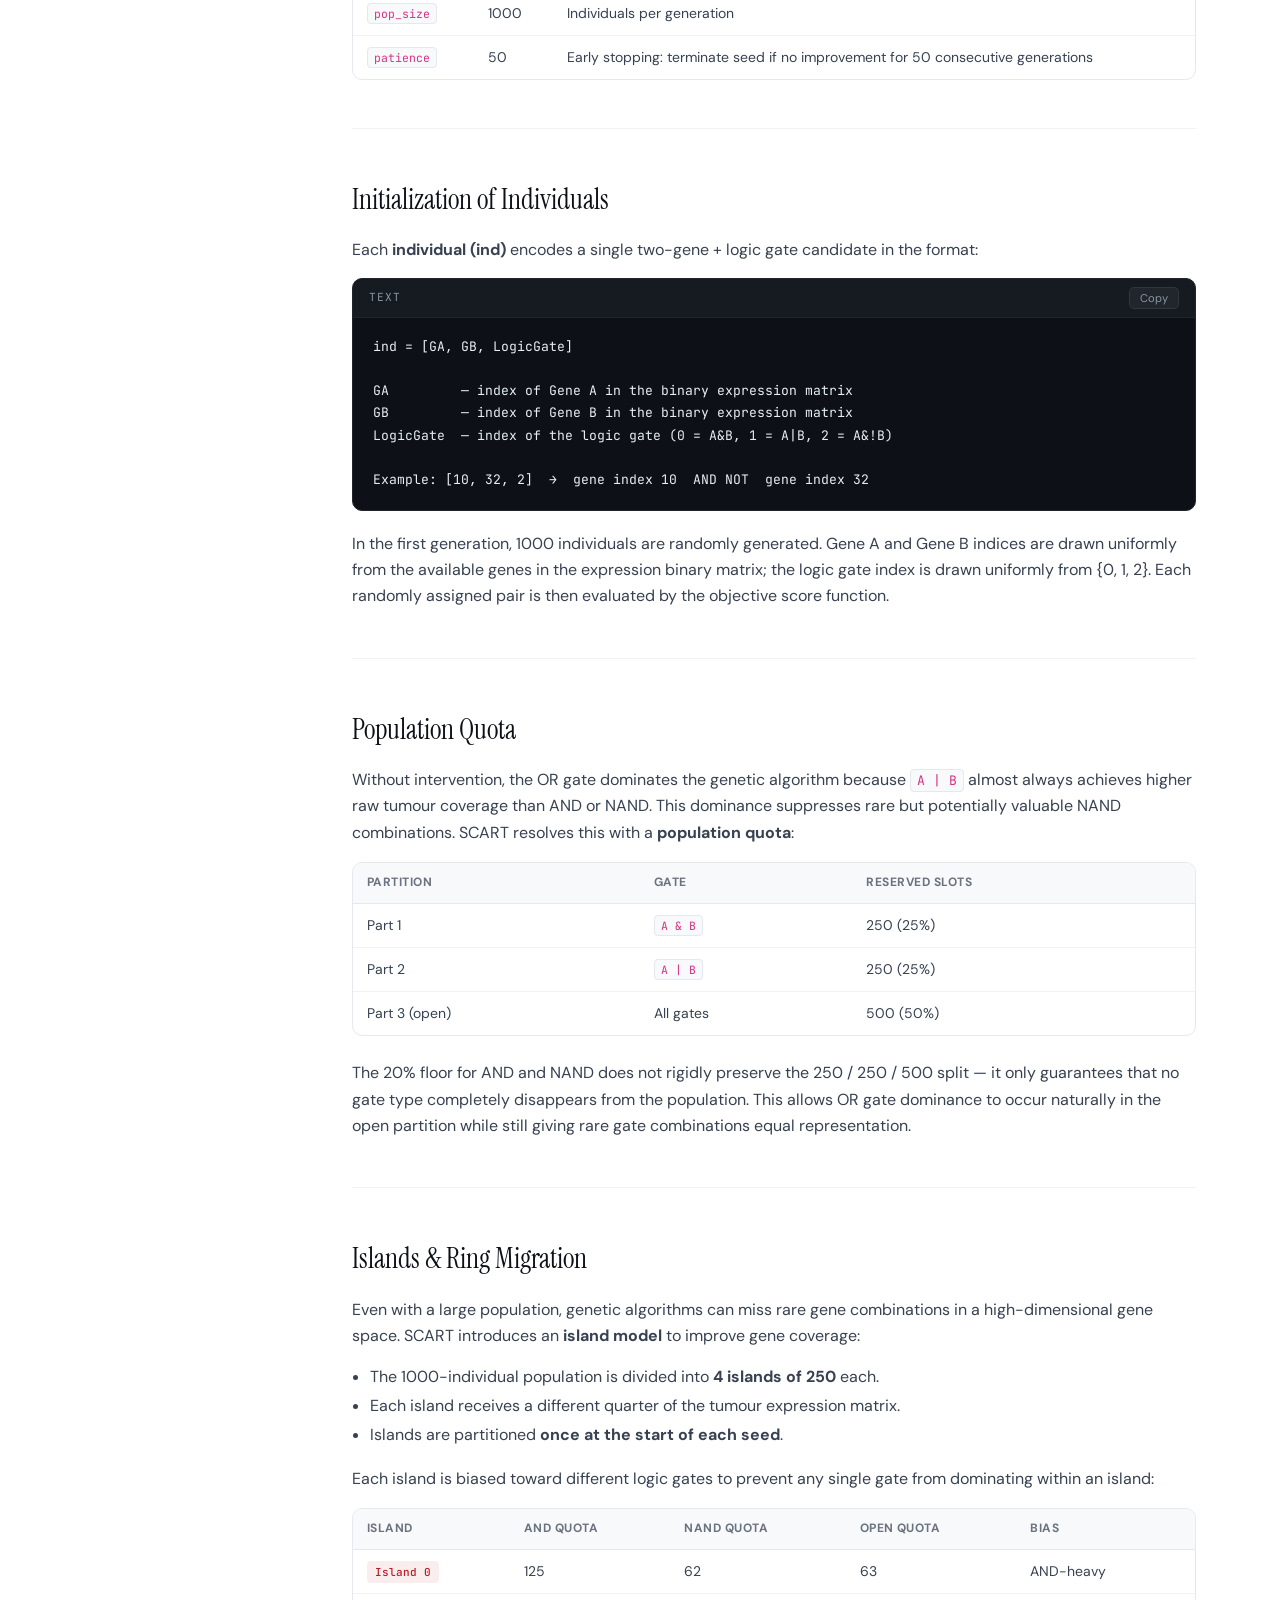
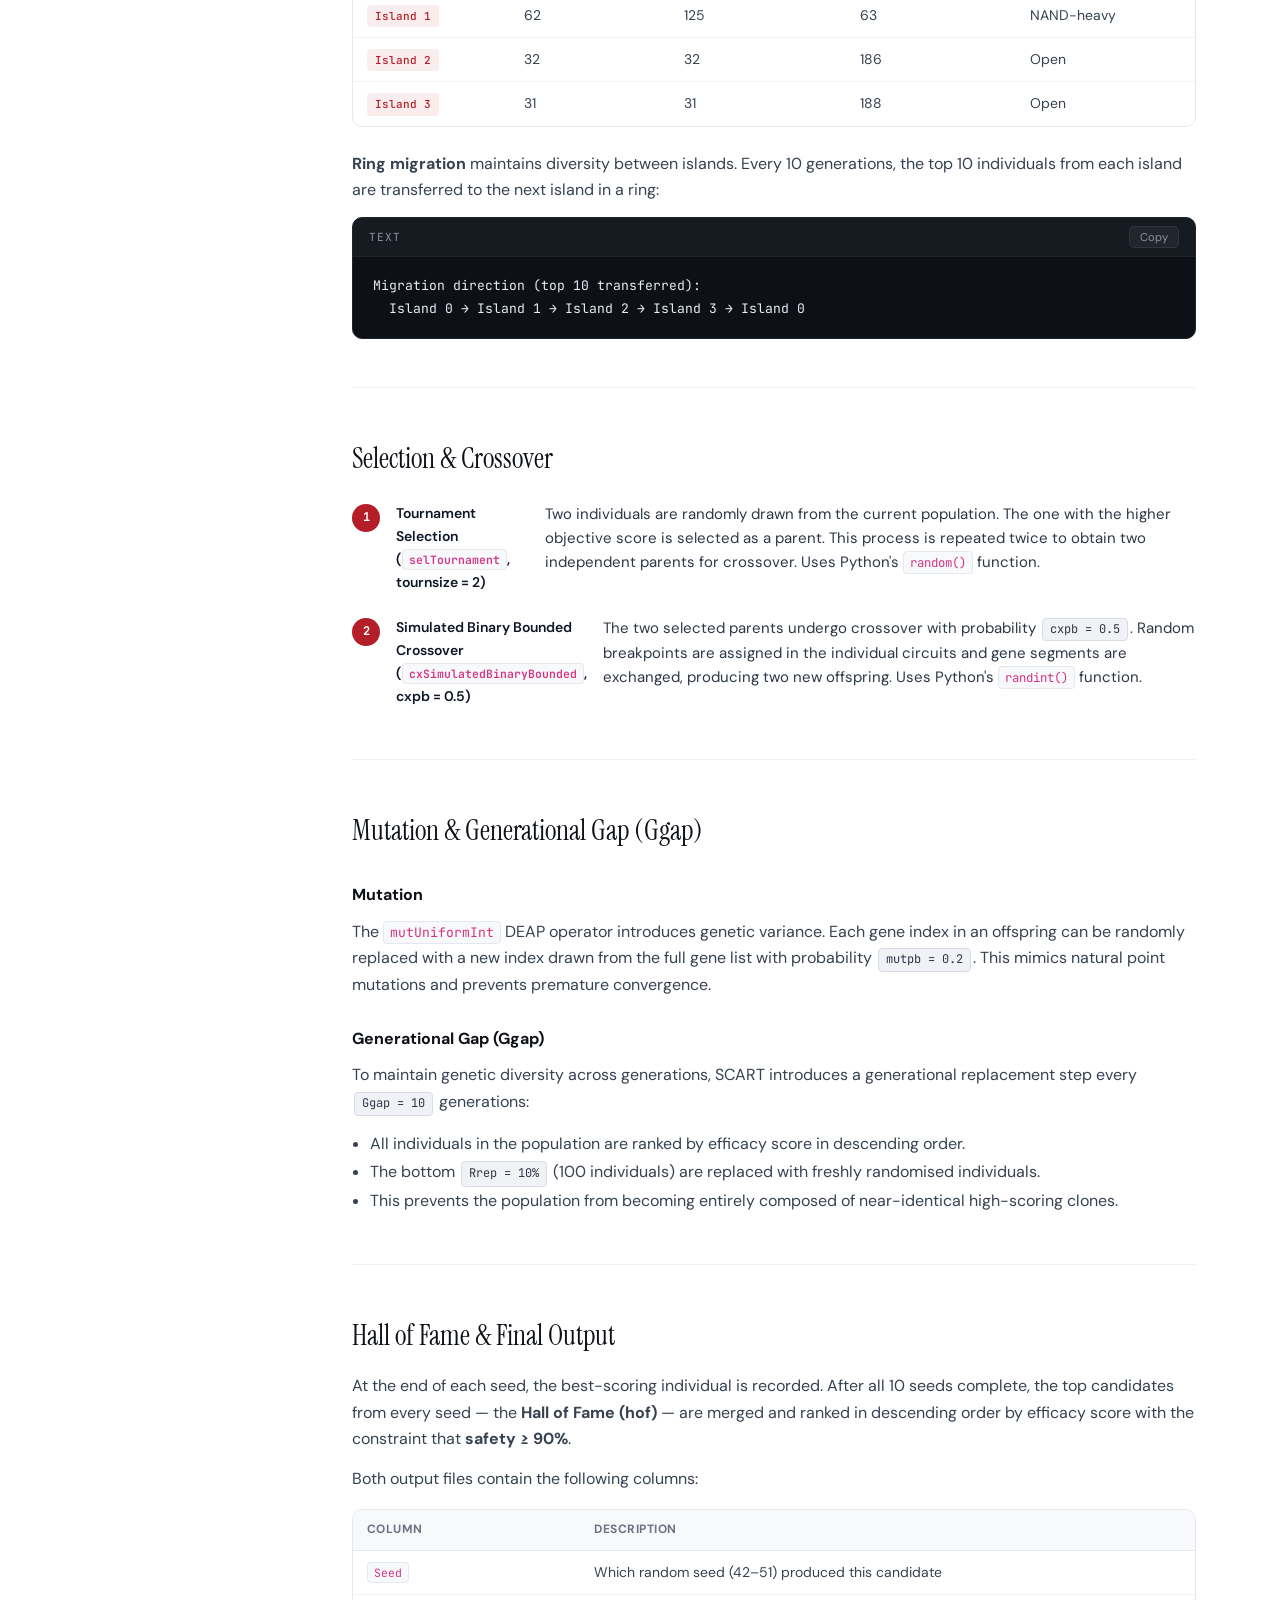
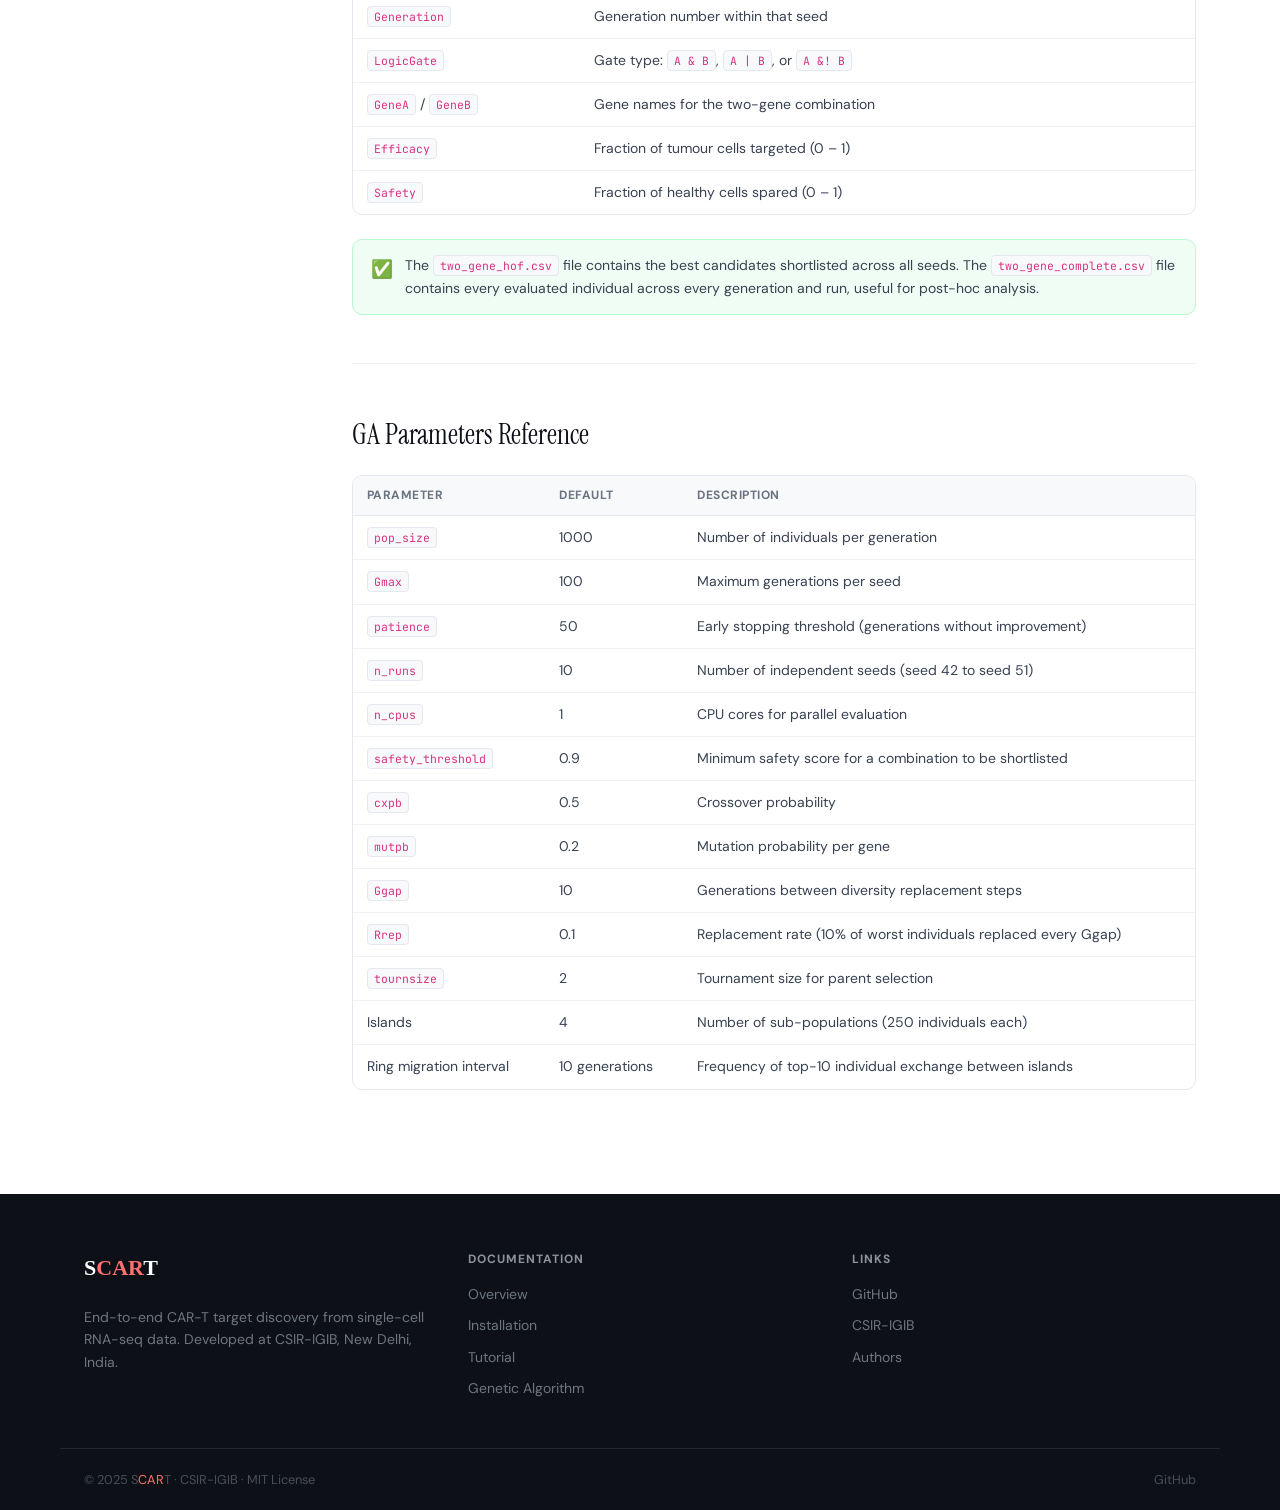
==== commit 8b9d25b2: "Update algorithm.html" ====
--- a/docs/pages/algorithm.html
+++ b/docs/pages/algorithm.html
@@ -45,17 +45,18 @@
 /* ── Algorithm-page specific styles ── */
 .algo-figure {
   margin: 28px 0 8px 0;
-  border: 1px solid #e5e9ef;
+  border: none;
   border-radius: 10px;
   overflow: hidden;
-  background: #f8f9fb;
+  background: transparent;
 }
 .algo-figure img {
   width: 100%;
   display: block;
-  max-height: 480px;
-  object-fit: contain;
-  padding: 20px;
+  max-height: none;
+  object-fit: cover;
+  padding: 0;
+  margin: 0;
   box-sizing: border-box;
 }
 .algo-figure figcaption {
@@ -326,7 +327,7 @@
     <p>SCART uses a <strong>DEAP</strong> (Distributed Evolutionary Algorithms in Python, v1.4.3) genetic algorithm to search the space of two-gene + logic gate combinations. The algorithm mimics natural evolution — initialisation, selection, crossover, and mutation — to iteratively discover high-scoring CAR-T targets.</p>
 
     <figure class="algo-figure">
-      <img src="../../SCART/external/image4.png"
+      <img src="../../SCART/external/scart_ga.png"
            alt="One iteration of the genetic algorithm in SCART"
            onerror="this.style.display='none'">
       <figcaption>Figure 1. Diagrammatic representation of one iteration of the genetic algorithm in SCART.</figcaption>
